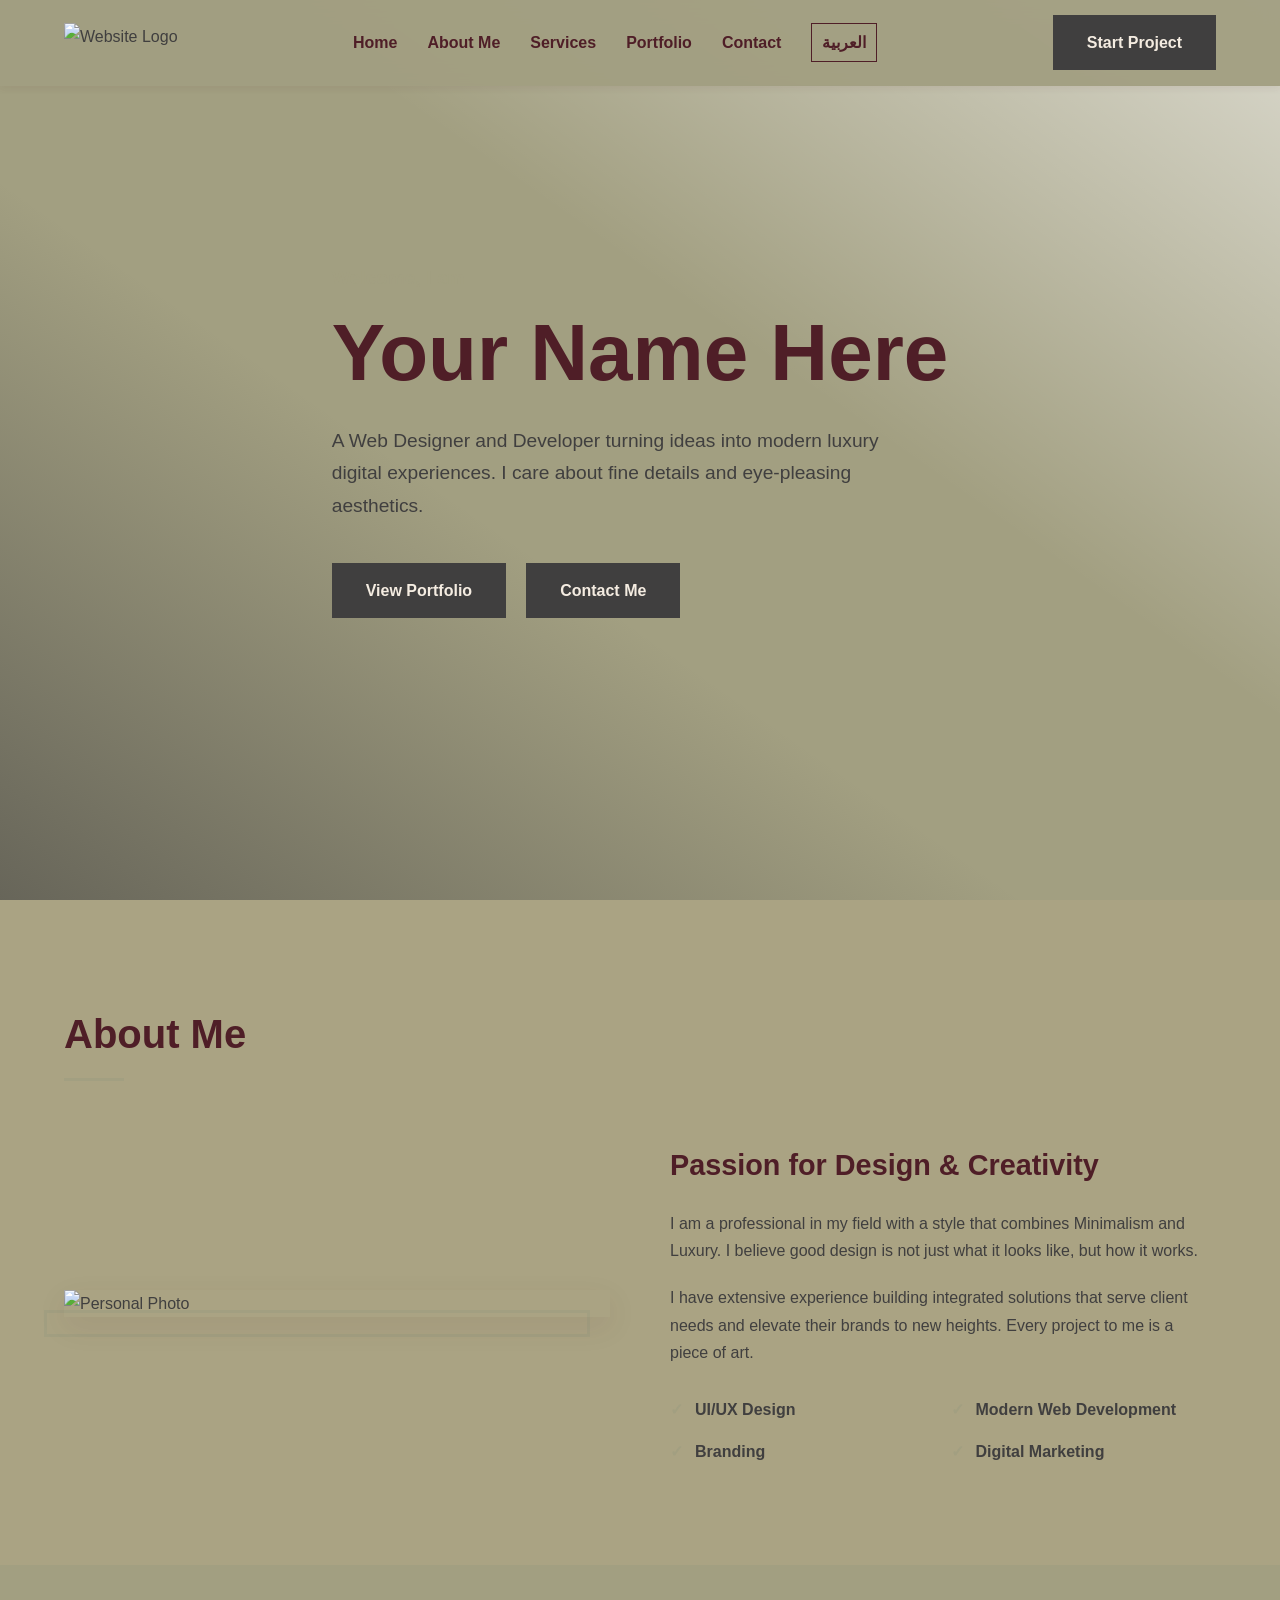
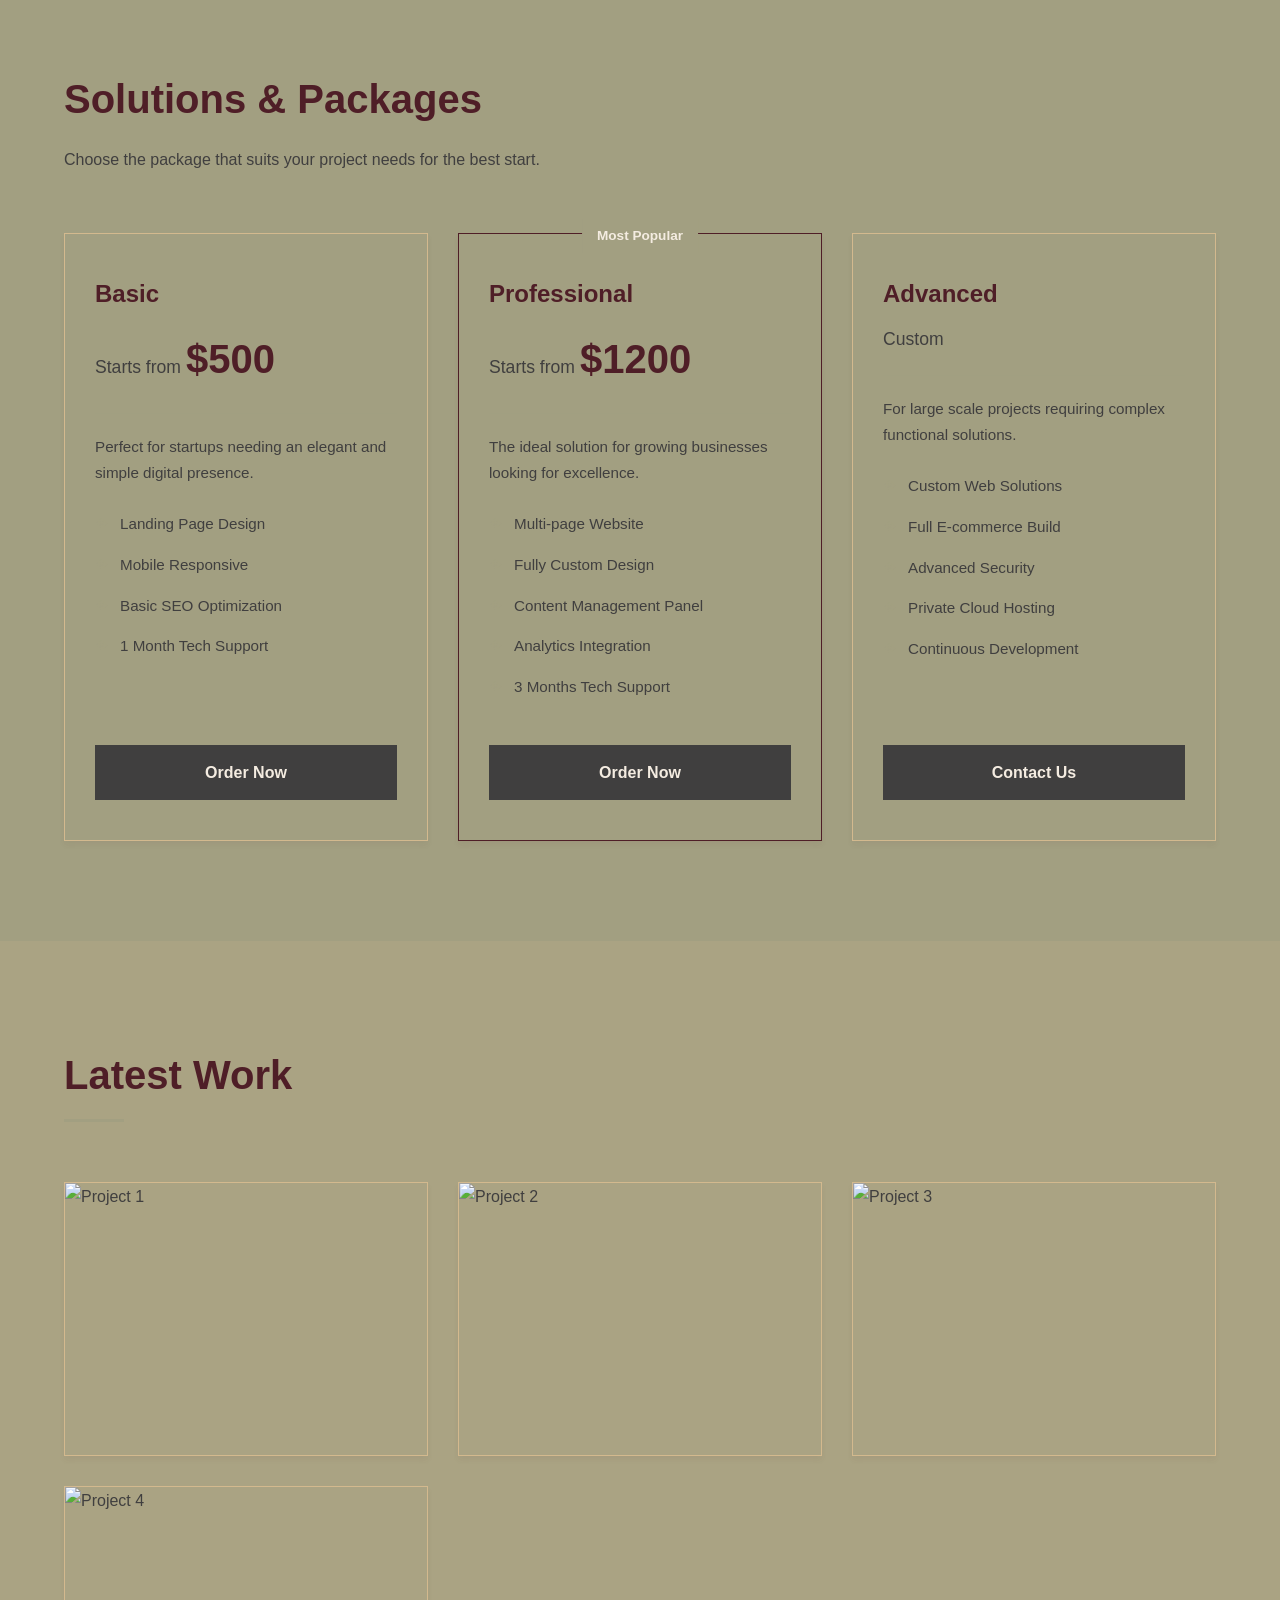
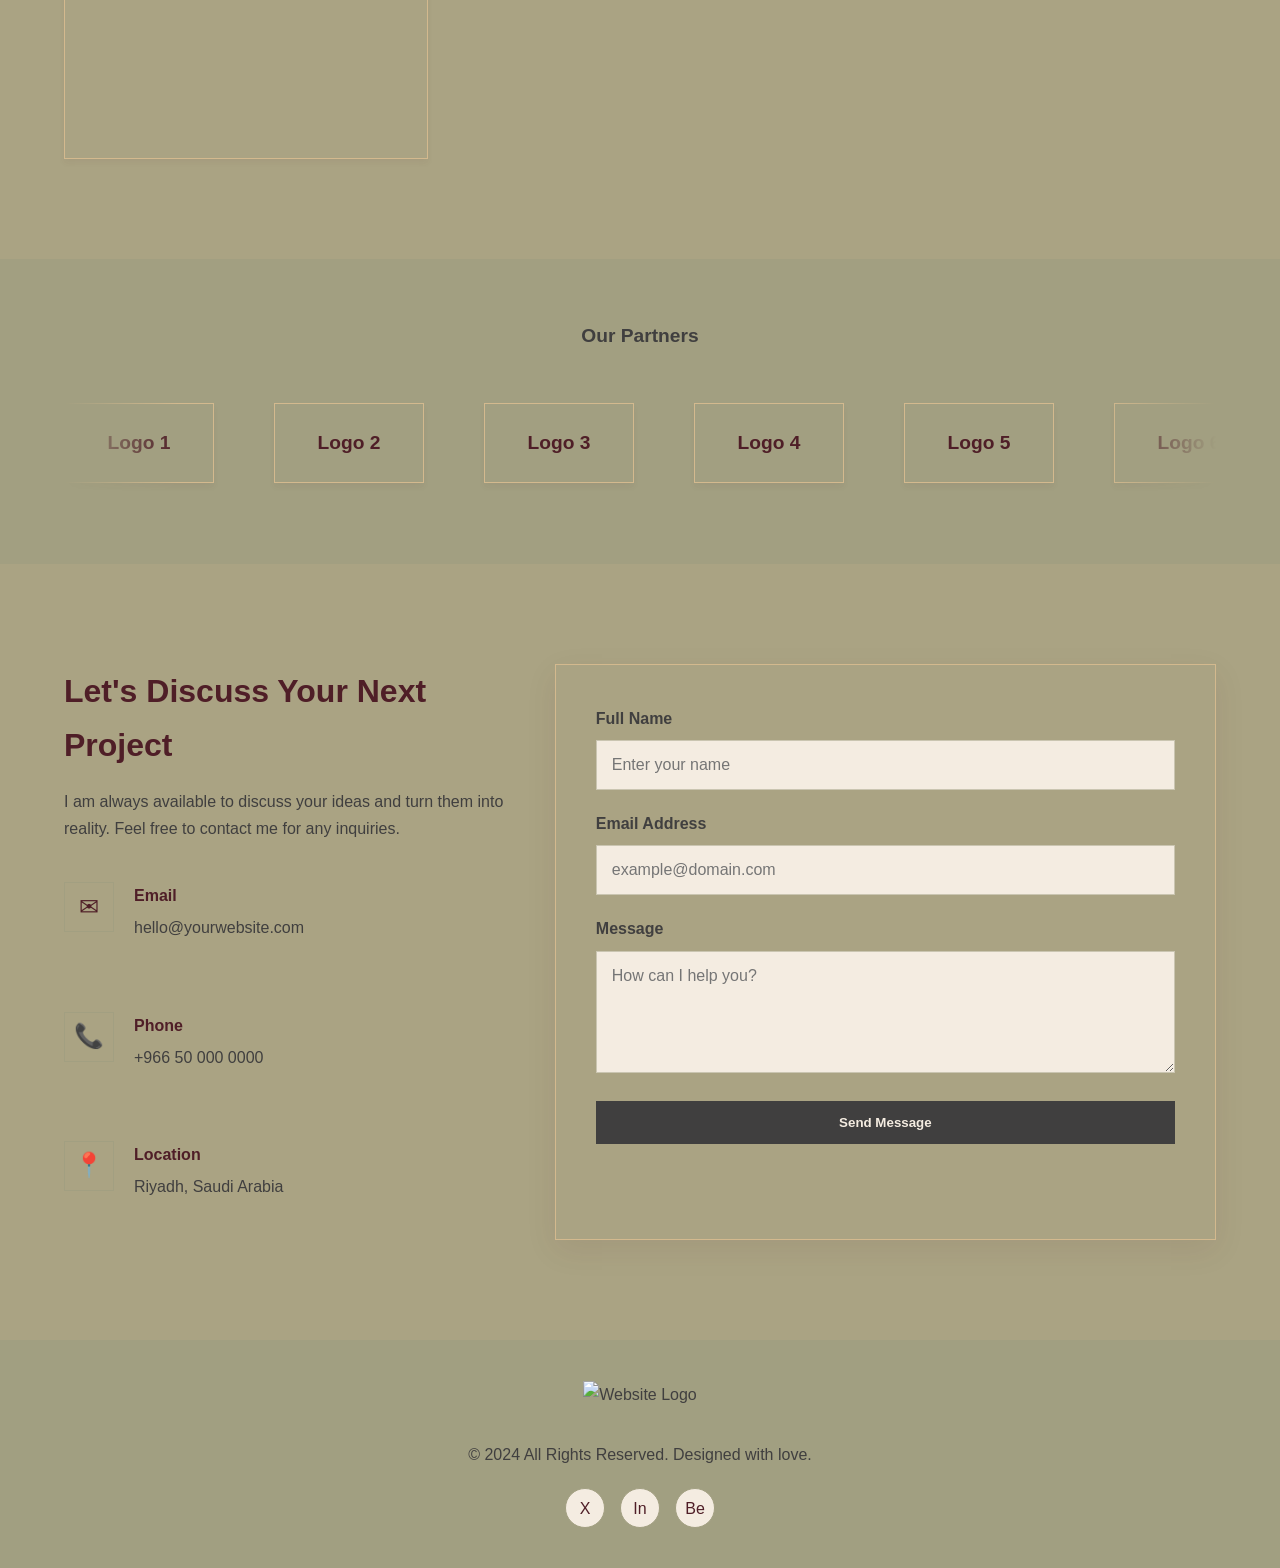
==== index-en.html @ 48bde672 "Add files via upload" ====
<!DOCTYPE html>
<html lang="en" dir="ltr">
<head>
    <meta charset="UTF-8">
    <meta name="viewport" content="width=device-width, initial-scale=1.0">
    <meta name="description" content="Professional Personal Portfolio Website">
    <title>Professional Portfolio | Home</title>
    
    <!-- ملف التنسيق -->
    <link rel="stylesheet" href="style.css">
</head>
<body>

    <!-- 🧭 Navbar -->
    <header class="navbar">
        <div class="container nav-container">
            <!-- الشعار (Logo) كصورة -->
            <a href="#" class="logo-container">
                <img src="https://placehold.co/150x50/a29f81/4f1e27?text=LOGO" alt="Website Logo" class="logo-img">
            </a>
            
            <!-- قائمة التنقل -->
            <nav class="nav-links">
                <a href="#hero">Home</a>
                <a href="#about">About Me</a>
                <a href="#services">Services</a>
                <a href="#portfolio">Portfolio</a>
                <a href="#contact">Contact</a>
                <!-- زر تبديل اللغة -->
                <a href="index.html" class="lang-switch">العربية</a>
            </nav>

            <!-- زر التواصل في الهيدر -->
            <a href="#contact" class="btn btn-outline">Start Project</a>
        </div>
    </header>

    <!-- 🔝 الصفحة الرئيسية (Hero Section) -->
    <section id="hero" class="hero section">
        <div class="container hero-container">
            <div class="hero-content">
                <h2 class="subtitle">Welcome, I am</h2>
                <h1 class="title">Your Name Here</h1>
                <p class="description">
                    A Web Designer and Developer turning ideas into modern luxury digital experiences. I care about fine details and eye-pleasing aesthetics.
                </p>
                <div class="hero-buttons">
                    <a href="#portfolio" class="btn btn-primary">View Portfolio</a>
                    <a href="#contact" class="btn btn-secondary">Contact Me</a>
                </div>
            </div>
        </div>
    </section>

    <!-- 👤 قسم "من أنا" (About Me) -->
    <section id="about" class="about section bg-alternate">
        <div class="container">
            <div class="section-header">
                <h2>About Me</h2>
                <div class="divider"></div>
            </div>
            <div class="about-grid">
                <div class="about-image">
                    <!-- Placeholder Image -->
                    <img src="https://images.unsplash.com/photo-1507003211169-0a1dd7228f2d?ixlib=rb-4.0.3&auto=format&fit=crop&w=800&q=80" alt="Personal Photo">
                    <div class="image-backdrop"></div>
                </div>
                <div class="about-text">
                    <h3>Passion for Design & Creativity</h3>
                    <p>
                        I am a professional in my field with a style that combines Minimalism and Luxury. I believe good design is not just what it looks like, but how it works.
                    </p>
                    <p>
                        I have extensive experience building integrated solutions that serve client needs and elevate their brands to new heights. Every project to me is a piece of art.
                    </p>
                    <ul class="skills-list">
                        <li>UI/UX Design</li>
                        <li>Modern Web Development</li>
                        <li>Branding</li>
                        <li>Digital Marketing</li>
                    </ul>
                </div>
            </div>
        </div>
    </section>

    <!-- 💼 قسم الحلول / الباقات (Services / Pricing) -->
    <section id="services" class="services section">
        <div class="container">
            <div class="section-header">
                <h2>Solutions & Packages</h2>
                <div class="divider"></div>
                <p>Choose the package that suits your project needs for the best start.</p>
            </div>
            
            <div class="cards-grid">
                <!-- كرت باقة 1 -->
                <div class="card pricing-card">
                    <div class="card-header">
                        <h3>Basic</h3>
                        <div class="price">Starts from <span>$500</span></div>
                    </div>
                    <p class="card-desc">Perfect for startups needing an elegant and simple digital presence.</p>
                    <ul class="features">
                        <li>Landing Page Design</li>
                        <li>Mobile Responsive</li>
                        <li>Basic SEO Optimization</li>
                        <li>1 Month Tech Support</li>
                    </ul>
                    <a href="#contact" class="btn btn-outline btn-full">Order Now</a>
                </div>

                <!-- كرت باقة 2 -->
                <div class="card pricing-card featured">
                    <div class="featured-badge">Most Popular</div>
                    <div class="card-header">
                        <h3>Professional</h3>
                        <div class="price">Starts from <span>$1200</span></div>
                    </div>
                    <p class="card-desc">The ideal solution for growing businesses looking for excellence.</p>
                    <ul class="features">
                        <li>Multi-page Website</li>
                        <li>Fully Custom Design</li>
                        <li>Content Management Panel</li>
                        <li>Analytics Integration</li>
                        <li>3 Months Tech Support</li>
                    </ul>
                    <a href="#contact" class="btn btn-primary btn-full">Order Now</a>
                </div>

                <!-- كرت باقة 3 -->
                <div class="card pricing-card">
                    <div class="card-header">
                        <h3>Advanced</h3>
                        <div class="price">Custom</div>
                    </div>
                    <p class="card-desc">For large scale projects requiring complex functional solutions.</p>
                    <ul class="features">
                        <li>Custom Web Solutions</li>
                        <li>Full E-commerce Build</li>
                        <li>Advanced Security</li>
                        <li>Private Cloud Hosting</li>
                        <li>Continuous Development</li>
                    </ul>
                    <a href="#contact" class="btn btn-outline btn-full">Contact Us</a>
                </div>
            </div>
        </div>
    </section>

    <!-- 🧠 قسم المشاريع (Portfolio / Projects) -->
    <section id="portfolio" class="portfolio section bg-alternate">
        <div class="container">
            <div class="section-header">
                <h2>Latest Work</h2>
                <div class="divider"></div>
            </div>
            
            <div class="portfolio-grid">
                <!-- مشروع 1 -->
                <div class="portfolio-item">
                    <div class="portfolio-image">
                        <img src="https://images.unsplash.com/photo-1498050108023-c5249f4df085?ixlib=rb-4.0.3&auto=format&fit=crop&w=800&q=80" alt="Project 1">
                        <div class="portfolio-overlay">
                            <div class="overlay-content">
                                <h3>Web Application</h3>
                                <p>Modern UI design and development</p>
                            </div>
                        </div>
                    </div>
                </div>

                <!-- مشروع 2 -->
                <div class="portfolio-item">
                    <div class="portfolio-image">
                        <img src="https://images.unsplash.com/photo-1460925895917-afdab827c52f?ixlib=rb-4.0.3&auto=format&fit=crop&w=800&q=80" alt="Project 2">
                        <div class="portfolio-overlay">
                            <div class="overlay-content">
                                <h3>Educational Platform</h3>
                                <p>Seamless user experience for students</p>
                            </div>
                        </div>
                    </div>
                </div>

                <!-- مشروع 3 -->
                <div class="portfolio-item">
                    <div class="portfolio-image">
                        <img src="https://images.unsplash.com/photo-1555421689-491a97ff2040?ixlib=rb-4.0.3&auto=format&fit=crop&w=800&q=80" alt="Project 3">
                        <div class="portfolio-overlay">
                            <div class="overlay-content">
                                <h3>Brand Identity</h3>
                                <p>Logo and printables for real estate</p>
                            </div>
                        </div>
                    </div>
                </div>

                <!-- مشروع 4 -->
                <div class="portfolio-item">
                    <div class="portfolio-image">
                        <img src="https://images.unsplash.com/photo-1481481600673-c6c8c935f0a7?ixlib=rb-4.0.3&auto=format&fit=crop&w=800&q=80" alt="Project 4">
                        <div class="portfolio-overlay">
                            <div class="overlay-content">
                                <h3>Fashion Website</h3>
                                <p>Luxury and minimal storefront</p>
                            </div>
                        </div>
                    </div>
                </div>
            </div>
        </div>
    </section>

    <!-- 🤝 قسم الشركاء (Partners Logos - Animation) -->
    <section class="partners section">
        <div class="container">
            <div class="section-header center">
                <p>Our Partners</p>
            </div>
            
            <div class="partners-slider">
                <div class="partners-track">
                    <!-- الشعارات (مجموعة 1) -->
                    <div class="partner-logo">Logo 1</div>
                    <div class="partner-logo">Logo 2</div>
                    <div class="partner-logo">Logo 3</div>
                    <div class="partner-logo">Logo 4</div>
                    <div class="partner-logo">Logo 5</div>
                    <div class="partner-logo">Logo 6</div>
                    <div class="partner-logo">Logo 7</div>
                    
                    <!-- تكرار الشعارات للحركة المستمرة (Infinite Loop) -->
                    <div class="partner-logo">Logo 1</div>
                    <div class="partner-logo">Logo 2</div>
                    <div class="partner-logo">Logo 3</div>
                    <div class="partner-logo">Logo 4</div>
                    <div class="partner-logo">Logo 5</div>
                    <div class="partner-logo">Logo 6</div>
                    <div class="partner-logo">Logo 7</div>
                </div>
            </div>
        </div>
    </section>

    <!-- 📞 قسم التواصل (Contact) -->
    <section id="contact" class="contact section bg-alternate">
        <div class="container">
            <div class="contact-wrapper">
                <div class="contact-info">
                    <h2>Let's Discuss Your Next Project</h2>
                    <p>I am always available to discuss your ideas and turn them into reality. Feel free to contact me for any inquiries.</p>
                    
                    <div class="info-items">
                        <div class="info-item">
                            <div class="info-icon">✉</div>
                            <div>
                                <h4>Email</h4>
                                <p>hello@yourwebsite.com</p>
                            </div>
                        </div>
                        <div class="info-item">
                            <div class="info-icon">📞</div>
                            <div>
                                <h4>Phone</h4>
                                <p>+966 50 000 0000</p>
                            </div>
                        </div>
                        <div class="info-item">
                            <div class="info-icon">📍</div>
                            <div>
                                <h4>Location</h4>
                                <p>Riyadh, Saudi Arabia</p>
                            </div>
                        </div>
                    </div>
                </div>

                <div class="contact-form-container">
                    <form class="contact-form">
                        <div class="form-group">
                            <label for="name">Full Name</label>
                            <input type="text" id="name" placeholder="Enter your name" required>
                        </div>
                        <div class="form-group">
                            <label for="email">Email Address</label>
                            <input type="email" id="email" placeholder="example@domain.com" required>
                        </div>
                        <div class="form-group">
                            <label for="message">Message</label>
                            <textarea id="message" rows="5" placeholder="How can I help you?" required></textarea>
                        </div>
                        <button type="submit" class="btn btn-primary btn-full">Send Message</button>
                    </form>
                </div>
            </div>
        </div>
    </section>

    <!-- Footer -->
    <footer class="footer">
        <div class="container footer-content">
            <div class="footer-logo">
                <img src="https://placehold.co/150x50/fdfbf7/4f1e27?text=LOGO" alt="Website Logo" class="logo-img">
            </div>
            <p>&copy; 2024 All Rights Reserved. Designed with love.</p>
            <div class="social-links">
                <a href="#">X</a>
                <a href="#">In</a>
                <a href="#">Be</a>
            </div>
        </div>
    </footer>

</body>
</html>
---- style.css ----
/* =========================================
   متغيرات الألوان والأساسيات
========================================= */
:root {
  --color-maroon: #4f1e27;
  --color-dark-gray: #403f3f;
  --color-brown: #4b3d35;
  --color-gold-muted: #a29f81;
  --color-gold-light: #d3b98e;
  --color-ivory: #a29f81;
  --color-white: #f4ece1;

  /* تعديلات الألوان للتصميم الفاتح والفخم */
  --bg-main: var(--color-ivory);       
  --bg-secondary: var(--color-white);  
  --text-main: var(--color-maroon);    /* العناوين والأزرار */
  --text-secondary: var(--color-dark-gray); /* النصوص الفرعية */
  --color-accent: var(--color-gold-muted); 
  
  --transition: all 0.3s ease;
  
  /* حواف حادة */
  --radius-sm: 0;
  --radius-md: 0;
  --radius-lg: 0;
  
  --shadow-sm: 0 4px 6px rgba(79, 30, 39, 0.05);
  --shadow-md: 0 10px 30px rgba(79, 30, 39, 0.08);
  --shadow-hover: 0 20px 40px rgba(79, 30, 39, 0.15);
}

/* =========================================
   Reset & Base Styles
========================================= */
* {
    margin: 0;
    padding: 0;
    box-sizing: border-box;
}

html {
    scroll-behavior: smooth;
}

html[lang="ar"] body {
    font-family: 'Harir', 'Cairo', sans-serif;
}

html[lang="en"] body {
    font-family: 'Gurmukhi MN', sans-serif;
}

body {
    background-color: var(--bg-main);
    /* إضافة إضاءة وظل بشكل قطري (من الأعلى يمين للأسفل يسار) مع خامة الورق المائي */
    background-image: 
        url("https://www.transparenttextures.com/patterns/watercolor.png"),
        linear-gradient(to bottom left, rgba(255, 255, 255, 0.6) 0%, transparent 40%, transparent 60%, rgba(64, 63, 63, 0.6) 100%);
    background-repeat: repeat, no-repeat;
    background-attachment: scroll, fixed;
    color: var(--text-secondary);
    line-height: 1.7;
    overflow-x: hidden;
}

h1, h2, h3, h4, h5, h6 {
    color: var(--text-main); 
    transition: var(--transition);
}

p, span, div {
    color: inherit;
}

a {
    text-decoration: none;
    color: inherit;
    transition: var(--transition);
}

ul {
    list-style: none;
}

img {
    max-width: 100%;
    display: block;
}

/* =========================================
   Utility Classes
========================================= */
.container {
    max-width: 1200px;
    margin: 0 auto;
    padding: 0 24px;
}

.section {
    padding: 100px 0;
}

.bg-alternate {
    /* خلفية بلون ذهبي فاتح جداً للأقسام البديلة مع نفس الخامة */
    background-color: rgba(211, 185, 142, 0.15); 
    background-image: url("https://www.transparenttextures.com/patterns/watercolor.png");
}

/* Section Headers */
.section-header {
    margin-bottom: 60px;
}

.section-header.center {
    text-align: center;
    display: flex;
    flex-direction: column;
    align-items: center;
}

.section-header h2 {
    font-size: 2.5rem;
    margin-bottom: 10px;
    transition: var(--transition);
}

.section-header h2:hover {
    color: var(--color-dark-gray);
}

.divider {
    width: 60px;
    height: 3px;
    background-color: var(--color-accent);
    margin-top: 10px;
}

.section-header.center .divider {
    margin: 10px auto 0;
}

/* Buttons */
.btn {
    display: inline-block;
    padding: 12px 32px;
    border-radius: var(--radius-sm);
    font-weight: 600;
    cursor: pointer;
    text-align: center;
    border: 2px solid transparent;
    transition: var(--transition);
}

.btn-primary, .btn-secondary, .btn-outline {
    background-color: var(--color-dark-gray);
    color: var(--color-white); 
    border-color: var(--color-dark-gray);
}

.btn-primary:hover, .btn-secondary:hover, .btn-outline:hover {
    background-color: var(--color-maroon);
    color: var(--color-white);
    border-color: var(--color-maroon);
    transform: translateY(-2px);
    box-shadow: var(--shadow-md);
}

.btn-full {
    width: 100%;
}

/* =========================================
   Navbar
========================================= */
.navbar {
    position: fixed;
    top: 0;
    width: 100%;
    background-color: rgba(162, 159, 129, 0.95);
    backdrop-filter: blur(10px);
    z-index: 1000;
    box-shadow: var(--shadow-sm);
    padding: 15px 0;
    border-bottom: 1px solid rgba(162, 159, 129, 0.2);
}

.nav-container {
    display: flex;
    justify-content: space-between;
    align-items: center;
}

/* الشعار (Logo) */
.logo-container {
    display: flex;
    align-items: center;
}

.logo-img {
    height: 40px; 
    object-fit: contain;
}

.nav-links {
    display: flex;
    gap: 30px;
    align-items: center;
}

.nav-links a {
    font-weight: 600;
    color: var(--text-main); 
    position: relative;
}

.nav-links a::after {
    content: '';
    position: absolute;
    width: 0;
    height: 2px;
    bottom: -4px;
    right: 0;
    background-color: var(--color-accent);
    transition: var(--transition);
}

.nav-links a:hover {
    color: var(--color-dark-gray);
}

.nav-links a:hover::after {
    width: 100%;
}

.lang-switch {
    font-weight: 700;
    color: var(--text-main) !important;
    border: 1px solid var(--text-main);
    padding: 5px 10px;
}
.lang-switch:hover {
    background-color: var(--text-main);
    color: var(--color-white) !important;
}

/* =========================================
   Hero Section
========================================= */
.hero {
    min-height: 100vh;
    display: flex;
    align-items: center;
    padding-top: 80px;
}

.hero-content {
    max-width: 800px;
}

.hero .subtitle {
    font-size: 1.2rem;
    color: var(--color-accent);
    margin-bottom: 10px;
    font-weight: 600;
}

.hero .title {
    font-size: 5rem;
    line-height: 1.2;
    margin-bottom: 24px;
    font-weight: 700;
}

.hero .description {
    font-size: 1.2rem;
    margin-bottom: 40px;
    max-width: 600px;
}

.hero-buttons {
    display: flex;
    gap: 20px;
}

/* =========================================
   About Section
========================================= */
.about-grid {
    display: grid;
    grid-template-columns: 1fr 1fr;
    gap: 60px;
    align-items: center;
}

.about-image {
    position: relative;
}

.about-image img {
    border-radius: var(--radius-md);
    position: relative;
    z-index: 2;
    box-shadow: var(--shadow-md);
}

.image-backdrop {
    position: absolute;
    top: 20px;
    right: -20px; 
    width: 100%;
    height: 100%;
    border: 3px solid var(--color-accent);
    border-radius: var(--radius-md);
    z-index: 1;
}

html[lang="en"] .image-backdrop {
    right: auto;
    left: -20px;
}

.about-text h3 {
    font-size: 1.8rem;
    margin-bottom: 20px;
}

.about-text p {
    margin-bottom: 20px;
}

.skills-list {
    display: grid;
    grid-template-columns: 1fr 1fr;
    gap: 15px;
    margin-top: 30px;
}

.skills-list li {
    position: relative;
    padding-right: 25px;
    font-weight: 600;
}

html[lang="en"] .skills-list li {
    padding-right: 0;
    padding-left: 25px;
}

.skills-list li::before {
    content: '✓';
    position: absolute;
    right: 0;
    color: var(--color-accent);
}

html[lang="en"] .skills-list li::before {
    right: auto;
    left: 0;
}

/* =========================================
   Services / Pricing
========================================= */
.cards-grid {
    display: grid;
    grid-template-columns: repeat(auto-fit, minmax(300px, 1fr));
    gap: 30px;
    margin-top: 50px;
}

.pricing-card {
    background-color: transparent;
    border-radius: var(--radius-md);
    padding: 40px 30px;
    box-shadow: var(--shadow-sm);
    transition: var(--transition);
    border: 1px solid var(--color-gold-light); 
    position: relative;
    display: flex;
    flex-direction: column;
}

.pricing-card:hover {
    transform: translateY(-10px);
    box-shadow: var(--shadow-hover);
    border-color: var(--color-accent);
}

.pricing-card.featured {
    background-color: transparent;
    border-color: var(--text-main);
}
.pricing-card.featured .features li::before {
    color: var(--color-accent);
}

.featured-badge {
    position: absolute;
    top: -15px;
    right: 50%;
    transform: translateX(50%);
    background-color: var(--color-accent);
    color: var(--color-white);
    padding: 5px 15px;
    border-radius: 0;
    font-size: 0.85rem;
    font-weight: 700;
}

.card-header {
    margin-bottom: 20px;
    padding-bottom: 20px;
    border-bottom: 1px solid rgba(162, 159, 129, 0.5);
}

.card-header h3 {
    font-size: 1.5rem;
    margin-bottom: 10px;
}

.price {
    font-size: 1.1rem;
}

.price span {
    font-size: 2.5rem;
    font-weight: 700;
    color: var(--text-main);
}

.card-desc {
    margin-bottom: 25px;
    font-size: 0.95rem;
}

.features {
    margin-bottom: 30px;
    flex-grow: 1;
}

.features li {
    margin-bottom: 15px;
    padding-right: 25px;
    position: relative;
    font-size: 0.95rem;
}

html[lang="en"] .features li {
    padding-right: 0;
    padding-left: 25px;
}

.features li::before {
    content: '❖';
    position: absolute;
    right: 0;
    color: var(--color-accent);
}

html[lang="en"] .features li::before {
    right: auto;
    left: 0;
}

/* =========================================
   Portfolio / Projects
========================================= */
.portfolio-grid {
    display: grid;
    grid-template-columns: repeat(auto-fill, minmax(350px, 1fr));
    gap: 30px;
}

.portfolio-item {
    border-radius: var(--radius-md);
    overflow: hidden;
    position: relative;
    box-shadow: var(--shadow-sm);
    border: 1px solid var(--color-gold-light);
}

.portfolio-image {
    position: relative;
    aspect-ratio: 4/3;
    overflow: hidden;
}

.portfolio-image img {
    width: 100%;
    height: 100%;
    object-fit: cover;
    transition: transform 0.5s ease;
}

.portfolio-overlay {
    position: absolute;
    top: 0;
    left: 0;
    width: 100%;
    height: 100%;
    background: linear-gradient(to top, rgba(79, 30, 39, 0.95), rgba(79, 30, 39, 0.4));
    display: flex;
    align-items: flex-end;
    padding: 30px;
    opacity: 0;
    transition: var(--transition);
}

.portfolio-item:hover .portfolio-image img {
    transform: scale(1.1);
}

.portfolio-item:hover .portfolio-overlay {
    opacity: 1;
}

.overlay-content {
    color: var(--color-white);
    transform: translateY(20px);
    transition: transform 0.4s ease;
}

.portfolio-item:hover .overlay-content {
    transform: translateY(0);
}

.overlay-content h3 {
    font-size: 1.5rem;
    margin-bottom: 5px;
    color: var(--color-accent);
}

/* =========================================
   Partners / Infinite Logo Scroll
========================================= */
.partners {
    padding: 60px 0;
    overflow: hidden;
    border-top: 1px solid rgba(162, 159, 129, 0.2);
    border-bottom: 1px solid rgba(162, 159, 129, 0.2);
}

.partners .section-header {
    margin-bottom: 30px;
}

.partners .section-header p {
    font-size: 1.2rem;
    font-weight: 600;
}

.partners-slider {
    position: relative;
    width: 100%;
    display: flex;
    overflow: hidden;
    -webkit-mask-image: linear-gradient(to right, transparent, black 10%, black 90%, transparent);
    mask-image: linear-gradient(to right, transparent, black 10%, black 90%, transparent);
}

.partners-track {
    display: flex;
    gap: 60px;
    align-items: center;
    animation: scrollLogos 25s linear infinite;
    padding: 20px 0;
}

html[lang="en"] .partners-track {
    animation: scrollLogosEn 25s linear infinite;
}

.partners-track:hover {
    animation-play-state: paused;
}

.partner-logo {
    min-width: 150px;
    height: 80px;
    background-color: transparent;
    border-radius: var(--radius-sm);
    display: flex;
    justify-content: center;
    align-items: center;
    font-weight: 700;
    color: var(--text-main);
    box-shadow: var(--shadow-sm);
    font-size: 1.2rem;
    transition: var(--transition);
    border: 1px solid var(--color-gold-light);
}

.partner-logo:hover {
    box-shadow: var(--shadow-md);
    transform: scale(1.05);
    border-color: var(--color-accent);
}

@keyframes scrollLogos {
    0% { transform: translateX(0); }
    100% { transform: translateX(1470px); } 
}

@keyframes scrollLogosEn {
    0% { transform: translateX(0); }
    100% { transform: translateX(-1470px); } 
}

/* =========================================
   Contact Section
========================================= */
.contact-wrapper {
    display: grid;
    grid-template-columns: 1fr 1.5fr;
    gap: 50px;
}

.contact-info h2 {
    font-size: 2rem;
    margin-bottom: 15px;
}

.contact-info p {
    margin-bottom: 40px;
}

.info-items {
    display: flex;
    flex-direction: column;
    gap: 30px;
}

.info-item {
    display: flex;
    align-items: flex-start;
    gap: 20px;
}

.info-icon {
    width: 50px;
    height: 50px;
    background-color: transparent;
    color: var(--text-main);
    border-radius: 0;
    display: flex;
    justify-content: center;
    align-items: center;
    font-size: 1.5rem;
    border: 1px solid var(--color-accent);
}

.info-item h4 {
    margin-bottom: 5px;
}

.contact-form-container {
    background-color: transparent;
    padding: 40px;
    border-radius: var(--radius-md);
    box-shadow: var(--shadow-md);
    border: 1px solid var(--color-gold-light);
}

.form-group {
    margin-bottom: 20px;
}

.form-group label {
    display: block;
    margin-bottom: 8px;
    font-weight: 600;
}

.form-group input,
.form-group textarea {
    width: 100%;
    padding: 15px;
    border: 1px solid rgba(162, 159, 129, 0.5);
    border-radius: var(--radius-sm);
    background-color: var(--color-white);
    color: var(--text-main);
    font-family: inherit;
    font-size: 1rem;
    transition: var(--transition);
}

.form-group input:focus,
.form-group textarea:focus {
    outline: none;
    border-color: var(--text-main);
    box-shadow: 0 0 0 3px rgba(162, 159, 129, 0.2);
}

/* =========================================
   Footer
========================================= */
.footer {
    background-color: rgba(162, 159, 129, 0.8);
    padding: 40px 0;
    text-align: center;
    border-top: 1px solid rgba(162, 159, 129, 0.2);
}

.footer-content {
    display: flex;
    flex-direction: column;
    align-items: center;
    gap: 20px;
}

.footer-logo {
    display: flex;
    justify-content: center;
}

.social-links {
    display: flex;
    gap: 15px;
}

.social-links a {
    width: 40px;
    height: 40px;
    background-color: var(--bg-secondary);
    color: var(--text-main);
    display: flex;
    justify-content: center;
    align-items: center;
    border-radius: 50%; /* شكل دائري */
    transition: var(--transition);
    border: 1px solid var(--color-accent);
}

.social-links a:hover {
    background-color: var(--text-main);
    color: var(--color-white);
    border-color: var(--text-main);
}

/* =========================================
   Media Queries (Responsive)
========================================= */
@media (max-width: 992px) {
    .hero .title {
        font-size: 4rem;
    }
    
    .about-grid,
    .contact-wrapper {
        grid-template-columns: 1fr;
        gap: 40px;
    }
    
    .about-image {
        order: -1;
        max-width: 600px;
        margin: 0 auto;
    }
}

@media (max-width: 768px) {
    .nav-container .btn {
        display: none;
    }

    .nav-links {
        display: flex;
        gap: 15px;
        font-size: 0.9rem;
    }
    
    .hero .title {
        font-size: 3rem;
    }
    
    .hero-buttons {
        flex-direction: column;
    }
    
    .section {
        padding: 60px 0;
    }
}

@media (max-width: 576px) {
    .nav-links {
        display: none;
    }
    
    .portfolio-grid {
        grid-template-columns: 1fr;
    }
}
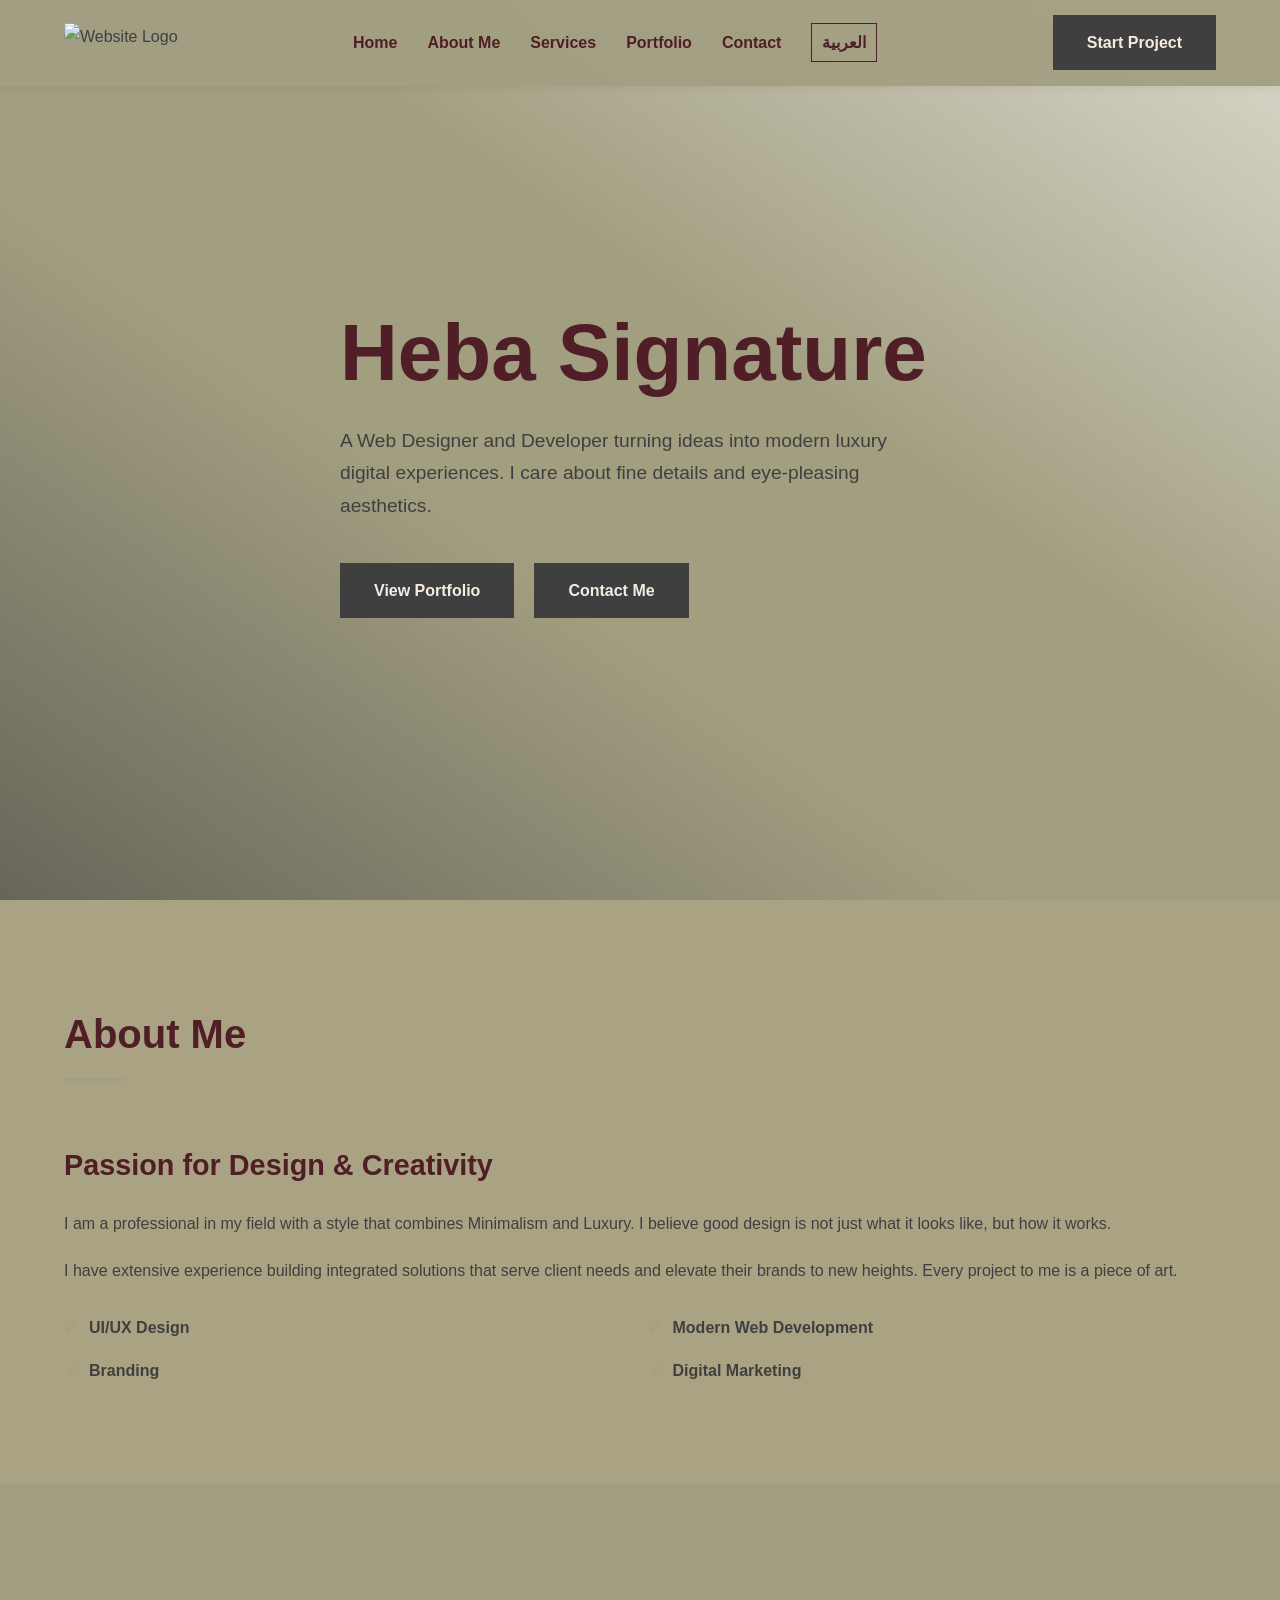
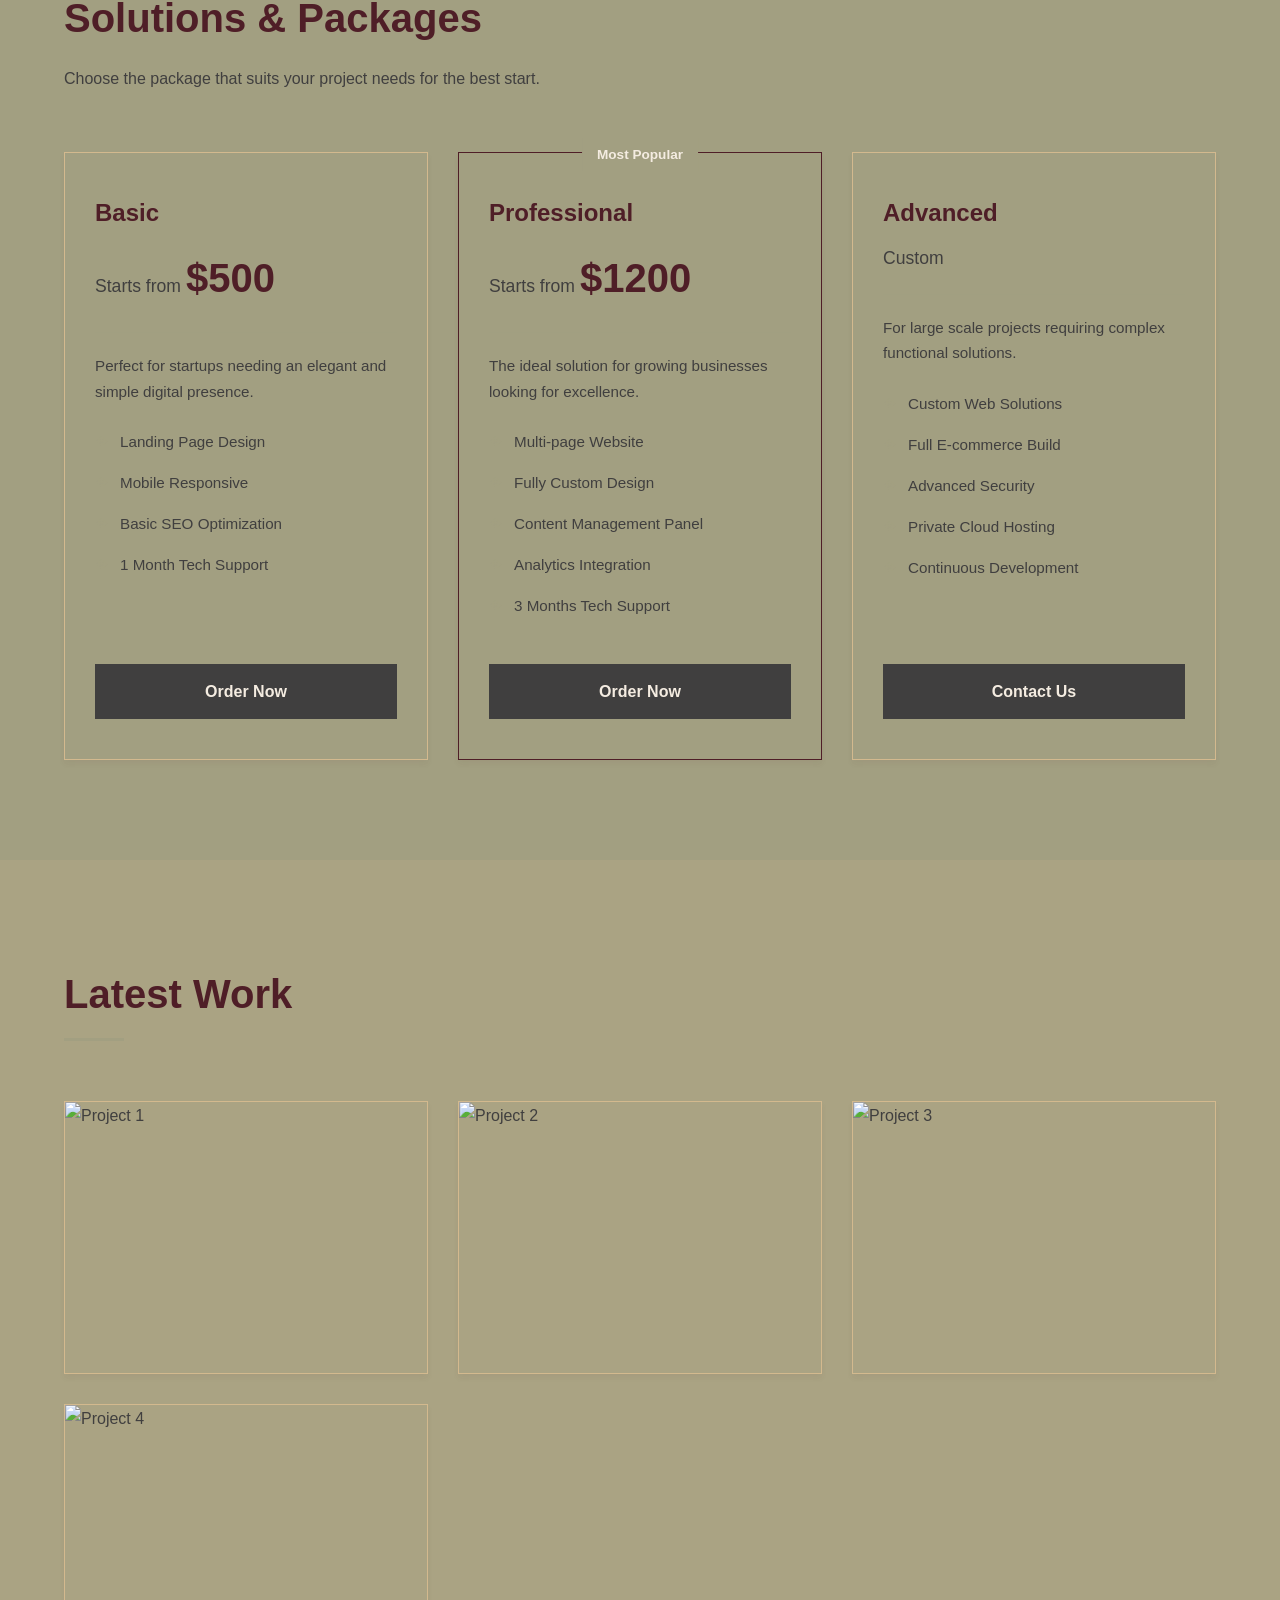
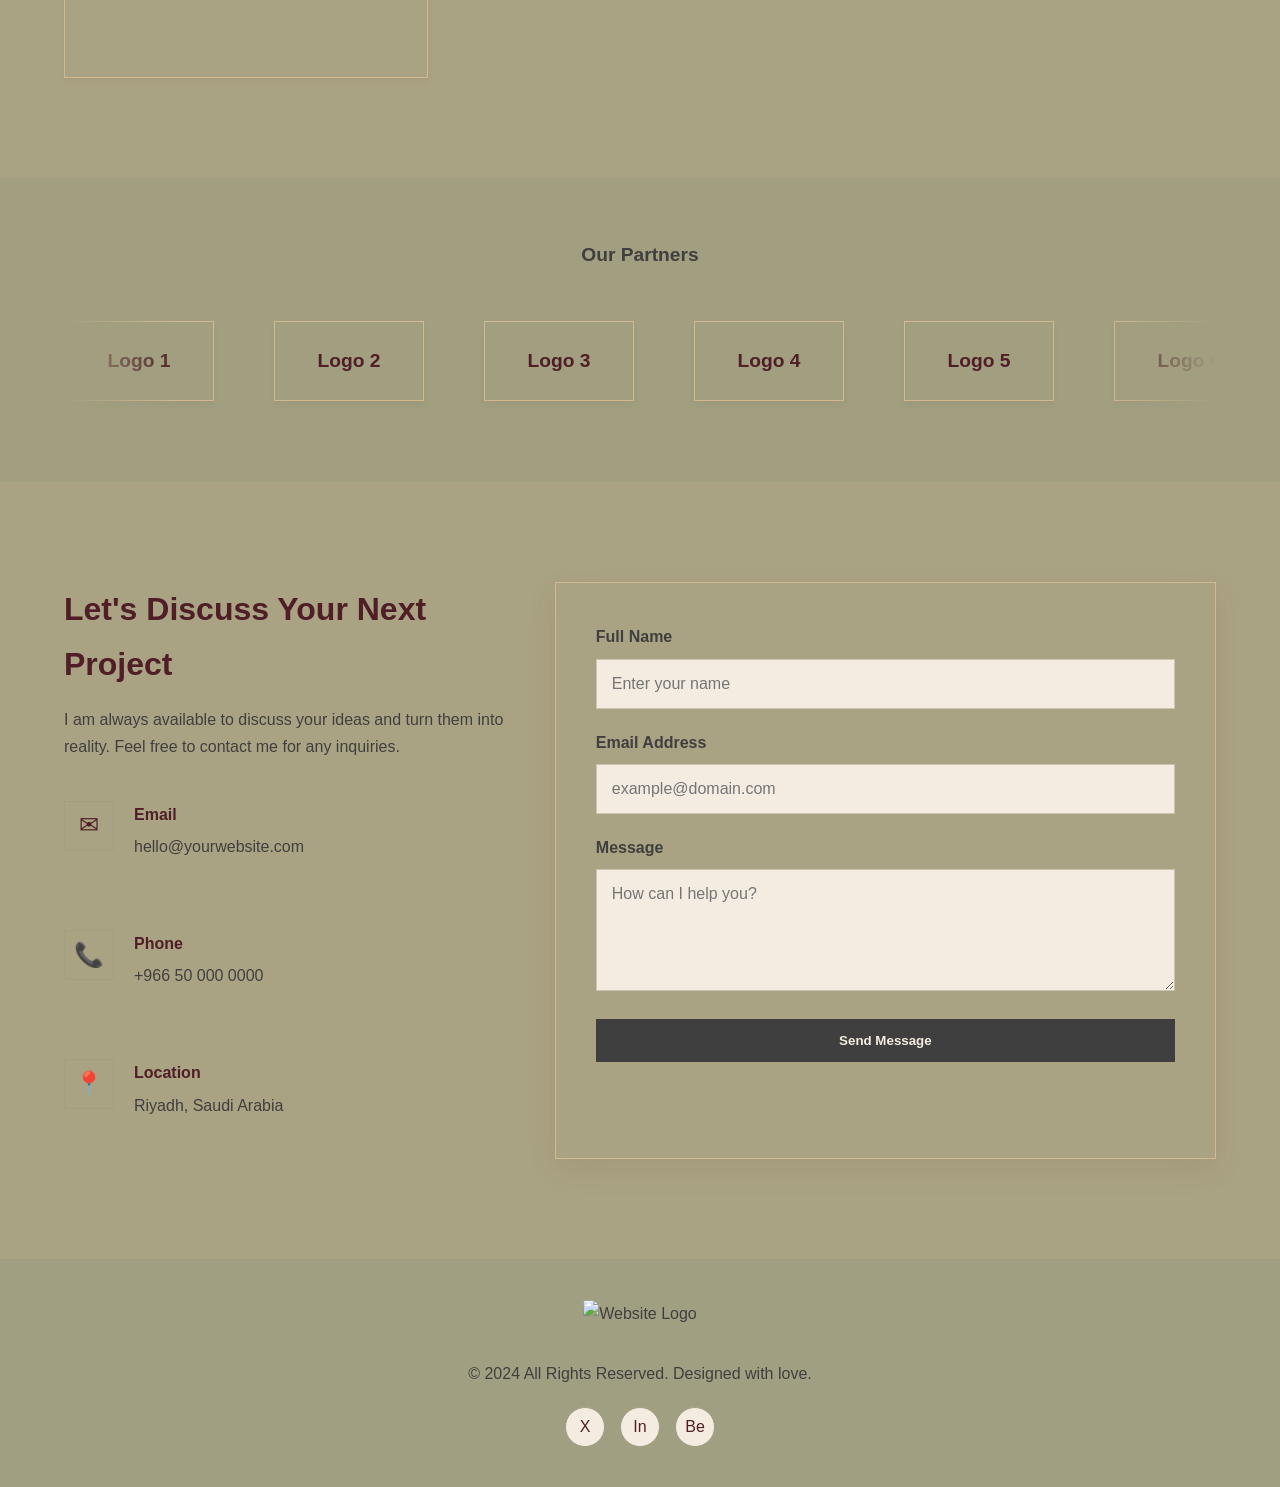
==== commit 015c0304: "Add files via upload" ====
--- a/index-en.html
+++ b/index-en.html
@@ -4,7 +4,7 @@
     <meta charset="UTF-8">
     <meta name="viewport" content="width=device-width, initial-scale=1.0">
     <meta name="description" content="Professional Personal Portfolio Website">
-    <title>Professional Portfolio | Home</title>
+    <title>هبة سيجنتشر | Heba Signature</title>
     
     <!-- ملف التنسيق -->
     <link rel="stylesheet" href="style.css">
@@ -40,7 +40,7 @@
         <div class="container hero-container">
             <div class="hero-content">
                 <h2 class="subtitle">Welcome, I am</h2>
-                <h1 class="title">Your Name Here</h1>
+                <h1 class="title">Heba Signature</h1>
                 <p class="description">
                     A Web Designer and Developer turning ideas into modern luxury digital experiences. I care about fine details and eye-pleasing aesthetics.
                 </p>
@@ -60,11 +60,6 @@
                 <div class="divider"></div>
             </div>
             <div class="about-grid">
-                <div class="about-image">
-                    <!-- Placeholder Image -->
-                    <img src="https://images.unsplash.com/photo-1507003211169-0a1dd7228f2d?ixlib=rb-4.0.3&auto=format&fit=crop&w=800&q=80" alt="Personal Photo">
-                    <div class="image-backdrop"></div>
-                </div>
                 <div class="about-text">
                     <h3>Passion for Design & Creativity</h3>
                     <p>
--- a/style.css
+++ b/style.css
@@ -287,7 +287,7 @@
 ========================================= */
 .about-grid {
     display: grid;
-    grid-template-columns: 1fr 1fr;
+    grid-template-columns: 1fr;
     gap: 60px;
     align-items: center;
 }
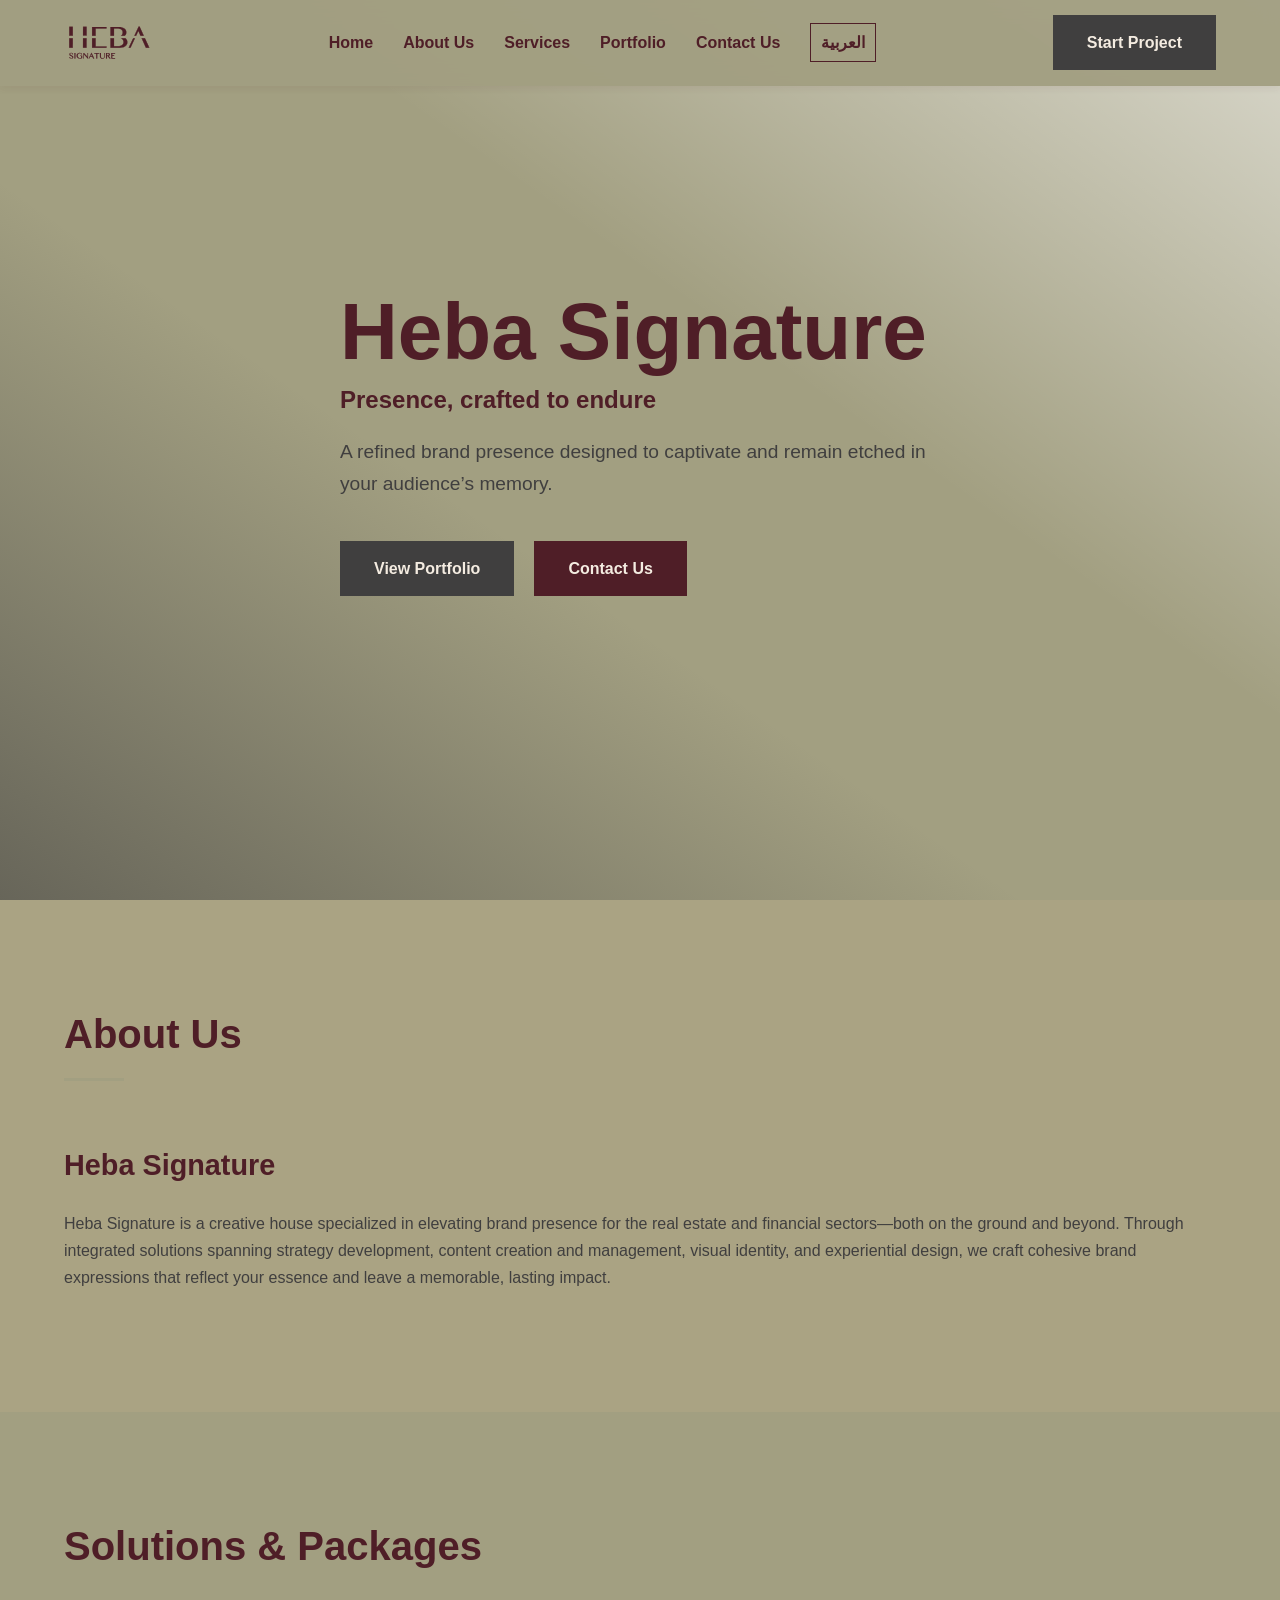
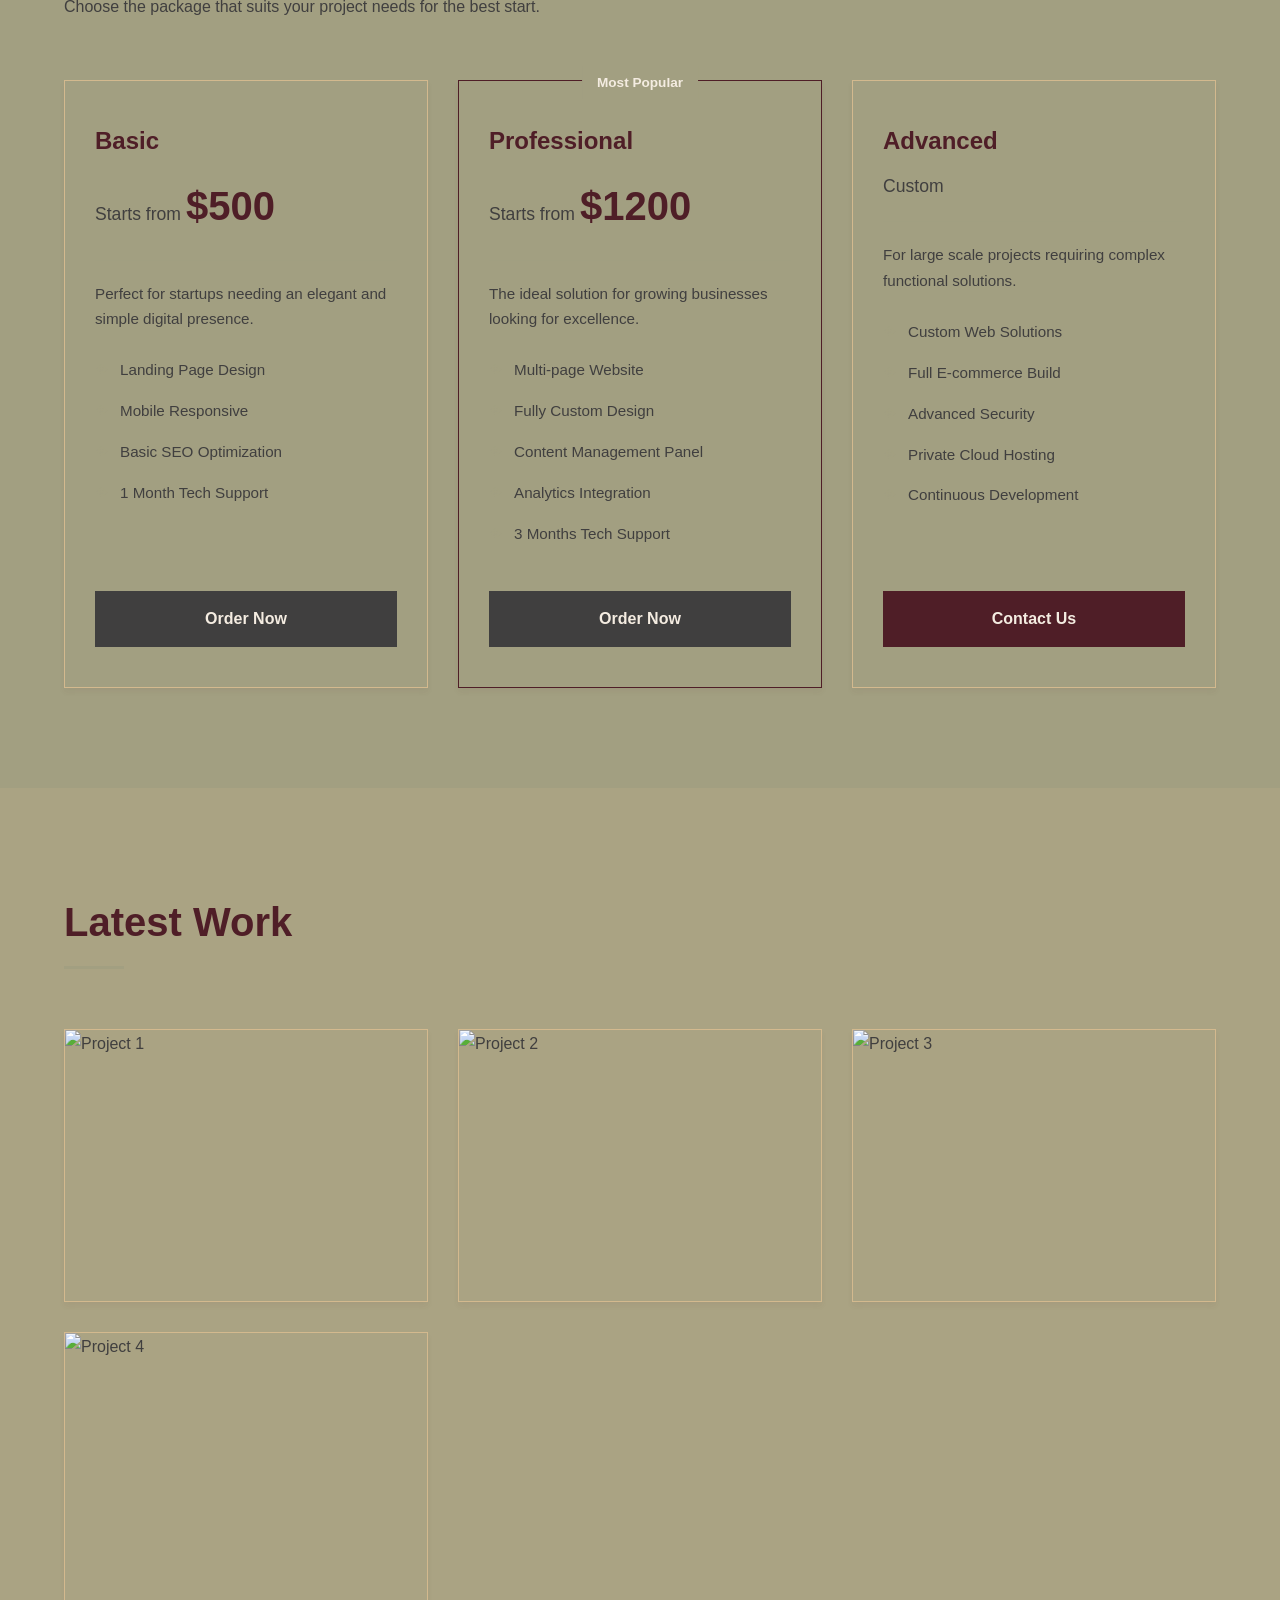
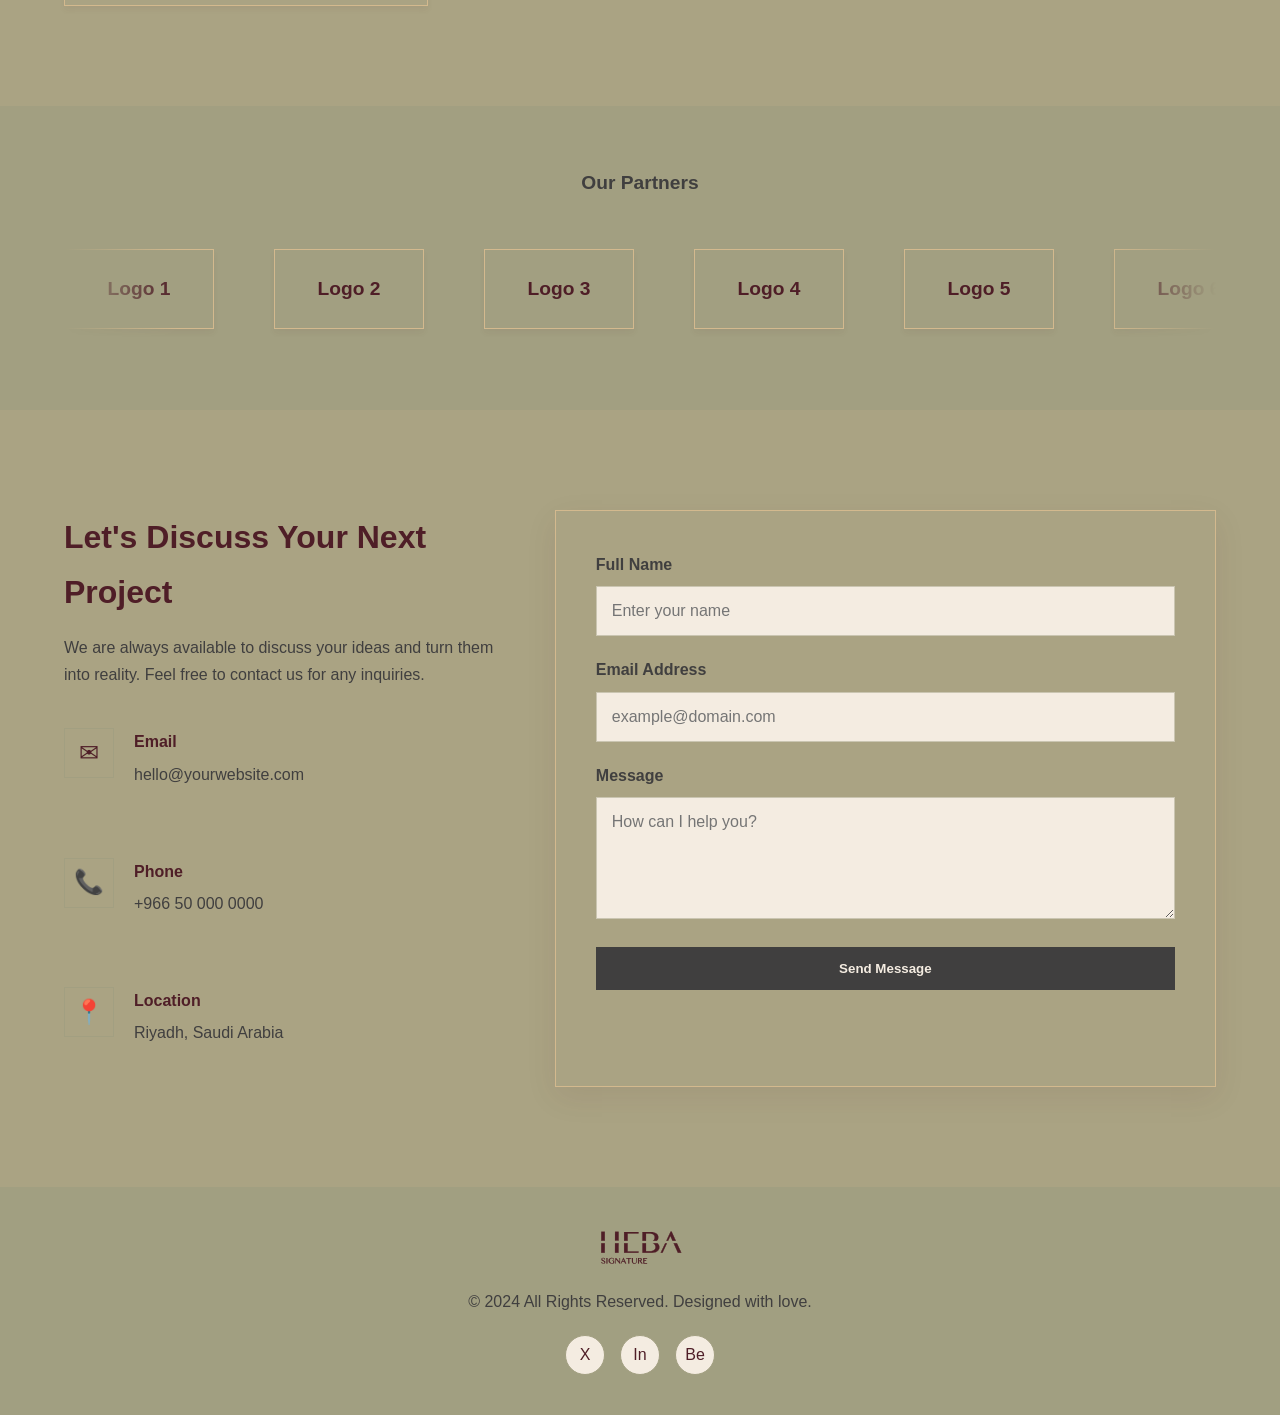
==== commit 1eb148f7: "Add files via upload" ====
--- a/index-en.html
+++ b/index-en.html
@@ -16,16 +16,16 @@
         <div class="container nav-container">
             <!-- الشعار (Logo) كصورة -->
             <a href="#" class="logo-container">
-                <img src="https://placehold.co/150x50/a29f81/4f1e27?text=LOGO" alt="Website Logo" class="logo-img">
+                <img src="logo.svg" alt="Website Logo" class="logo-img">
             </a>
             
             <!-- قائمة التنقل -->
             <nav class="nav-links">
                 <a href="#hero">Home</a>
-                <a href="#about">About Me</a>
+                <a href="#about">About Us</a>
                 <a href="#services">Services</a>
                 <a href="#portfolio">Portfolio</a>
-                <a href="#contact">Contact</a>
+                <a href="#contact">Contact Us</a>
                 <!-- زر تبديل اللغة -->
                 <a href="index.html" class="lang-switch">العربية</a>
             </nav>
@@ -39,14 +39,14 @@
     <section id="hero" class="hero section">
         <div class="container hero-container">
             <div class="hero-content">
-                <h2 class="subtitle">Welcome, I am</h2>
                 <h1 class="title">Heba Signature</h1>
+                <h2 class="subtitle">Presence, crafted to endure</h2>
                 <p class="description">
-                    A Web Designer and Developer turning ideas into modern luxury digital experiences. I care about fine details and eye-pleasing aesthetics.
+                    A refined brand presence designed to captivate and remain etched in your audience’s memory.
                 </p>
                 <div class="hero-buttons">
                     <a href="#portfolio" class="btn btn-primary">View Portfolio</a>
-                    <a href="#contact" class="btn btn-secondary">Contact Me</a>
+                    <a href="#contact" class="btn btn-secondary btn-contact">Contact Us</a>
                 </div>
             </div>
         </div>
@@ -56,24 +56,15 @@
     <section id="about" class="about section bg-alternate">
         <div class="container">
             <div class="section-header">
-                <h2>About Me</h2>
+                <h2>About Us</h2>
                 <div class="divider"></div>
             </div>
             <div class="about-grid">
                 <div class="about-text">
-                    <h3>Passion for Design & Creativity</h3>
+                    <h3>Heba Signature</h3>
                     <p>
-                        I am a professional in my field with a style that combines Minimalism and Luxury. I believe good design is not just what it looks like, but how it works.
+                        Heba Signature is a creative house specialized in elevating brand presence for the real estate and financial sectors—both on the ground and beyond. Through integrated solutions spanning strategy development, content creation and management, visual identity, and experiential design, we craft cohesive brand expressions that reflect your essence and leave a memorable, lasting impact.
                     </p>
-                    <p>
-                        I have extensive experience building integrated solutions that serve client needs and elevate their brands to new heights. Every project to me is a piece of art.
-                    </p>
-                    <ul class="skills-list">
-                        <li>UI/UX Design</li>
-                        <li>Modern Web Development</li>
-                        <li>Branding</li>
-                        <li>Digital Marketing</li>
-                    </ul>
                 </div>
             </div>
         </div>
@@ -137,7 +128,7 @@
                         <li>Private Cloud Hosting</li>
                         <li>Continuous Development</li>
                     </ul>
-                    <a href="#contact" class="btn btn-outline btn-full">Contact Us</a>
+                    <a href="#contact" class="btn btn-outline btn-full btn-contact">Contact Us</a>
                 </div>
             </div>
         </div>
@@ -244,7 +235,7 @@
             <div class="contact-wrapper">
                 <div class="contact-info">
                     <h2>Let's Discuss Your Next Project</h2>
-                    <p>I am always available to discuss your ideas and turn them into reality. Feel free to contact me for any inquiries.</p>
+                    <p>We are always available to discuss your ideas and turn them into reality. Feel free to contact us for any inquiries.</p>
                     
                     <div class="info-items">
                         <div class="info-item">
@@ -296,7 +287,7 @@
     <footer class="footer">
         <div class="container footer-content">
             <div class="footer-logo">
-                <img src="https://placehold.co/150x50/fdfbf7/4f1e27?text=LOGO" alt="Website Logo" class="logo-img">
+                <img src="logo.svg" alt="Website Logo" class="logo-img">
             </div>
             <p>&copy; 2024 All Rights Reserved. Designed with love.</p>
             <div class="social-links">
--- a/style.css
+++ b/style.css
@@ -169,6 +169,19 @@
     width: 100%;
 }
 
+/* Contact Button Specific Styles */
+.btn.btn-contact {
+    background-color: var(--color-maroon);
+    color: var(--color-white);
+    border-color: var(--color-maroon);
+}
+
+.btn.btn-contact:hover {
+    background-color: var(--bg-main);
+    color: var(--color-maroon);
+    border-color: var(--color-maroon);
+}
+
 /* =========================================
    Navbar
 ========================================= */
@@ -258,16 +271,16 @@
 }
 
 .hero .subtitle {
-    font-size: 1.2rem;
-    color: var(--color-accent);
-    margin-bottom: 10px;
+    font-size: 1.5rem;
+    color: var(--text-main);
+    margin-bottom: 15px;
     font-weight: 600;
 }
 
 .hero .title {
     font-size: 5rem;
     line-height: 1.2;
-    margin-bottom: 24px;
+    margin-bottom: 0;
     font-weight: 700;
 }
 
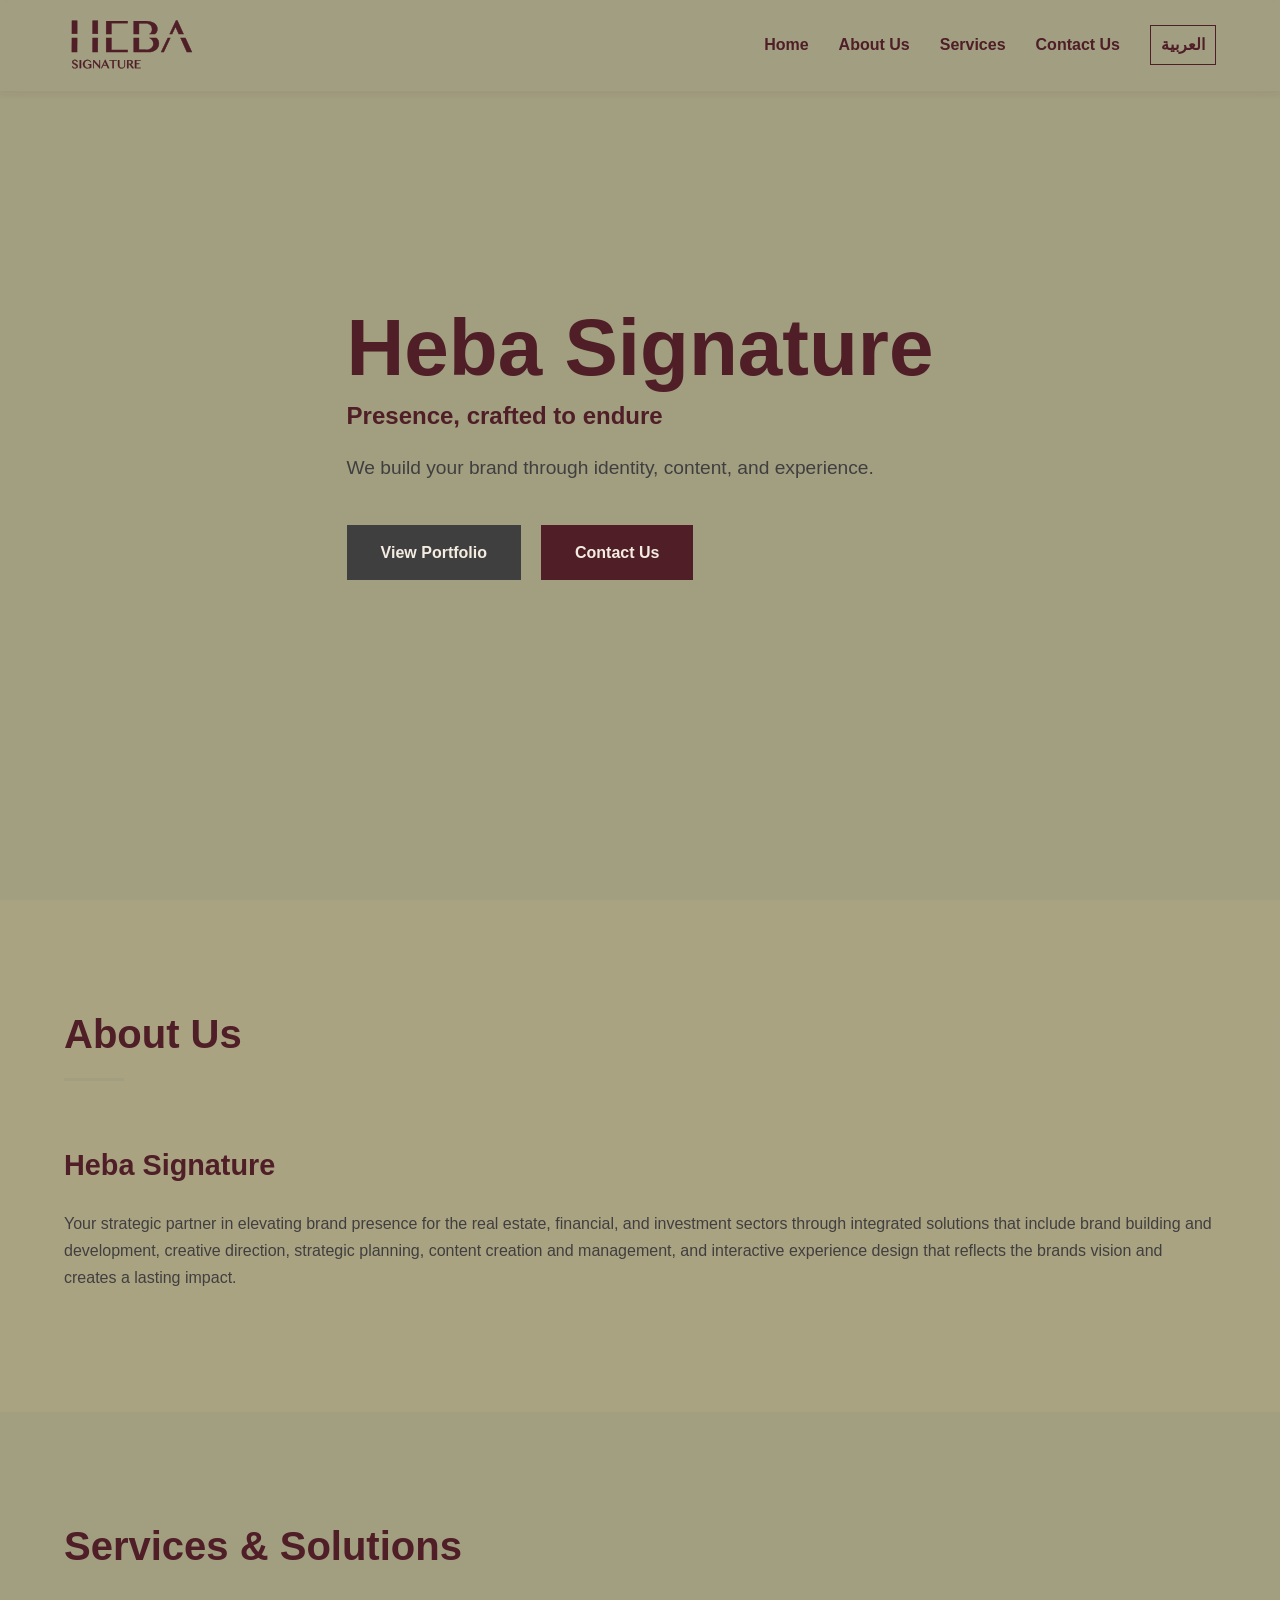
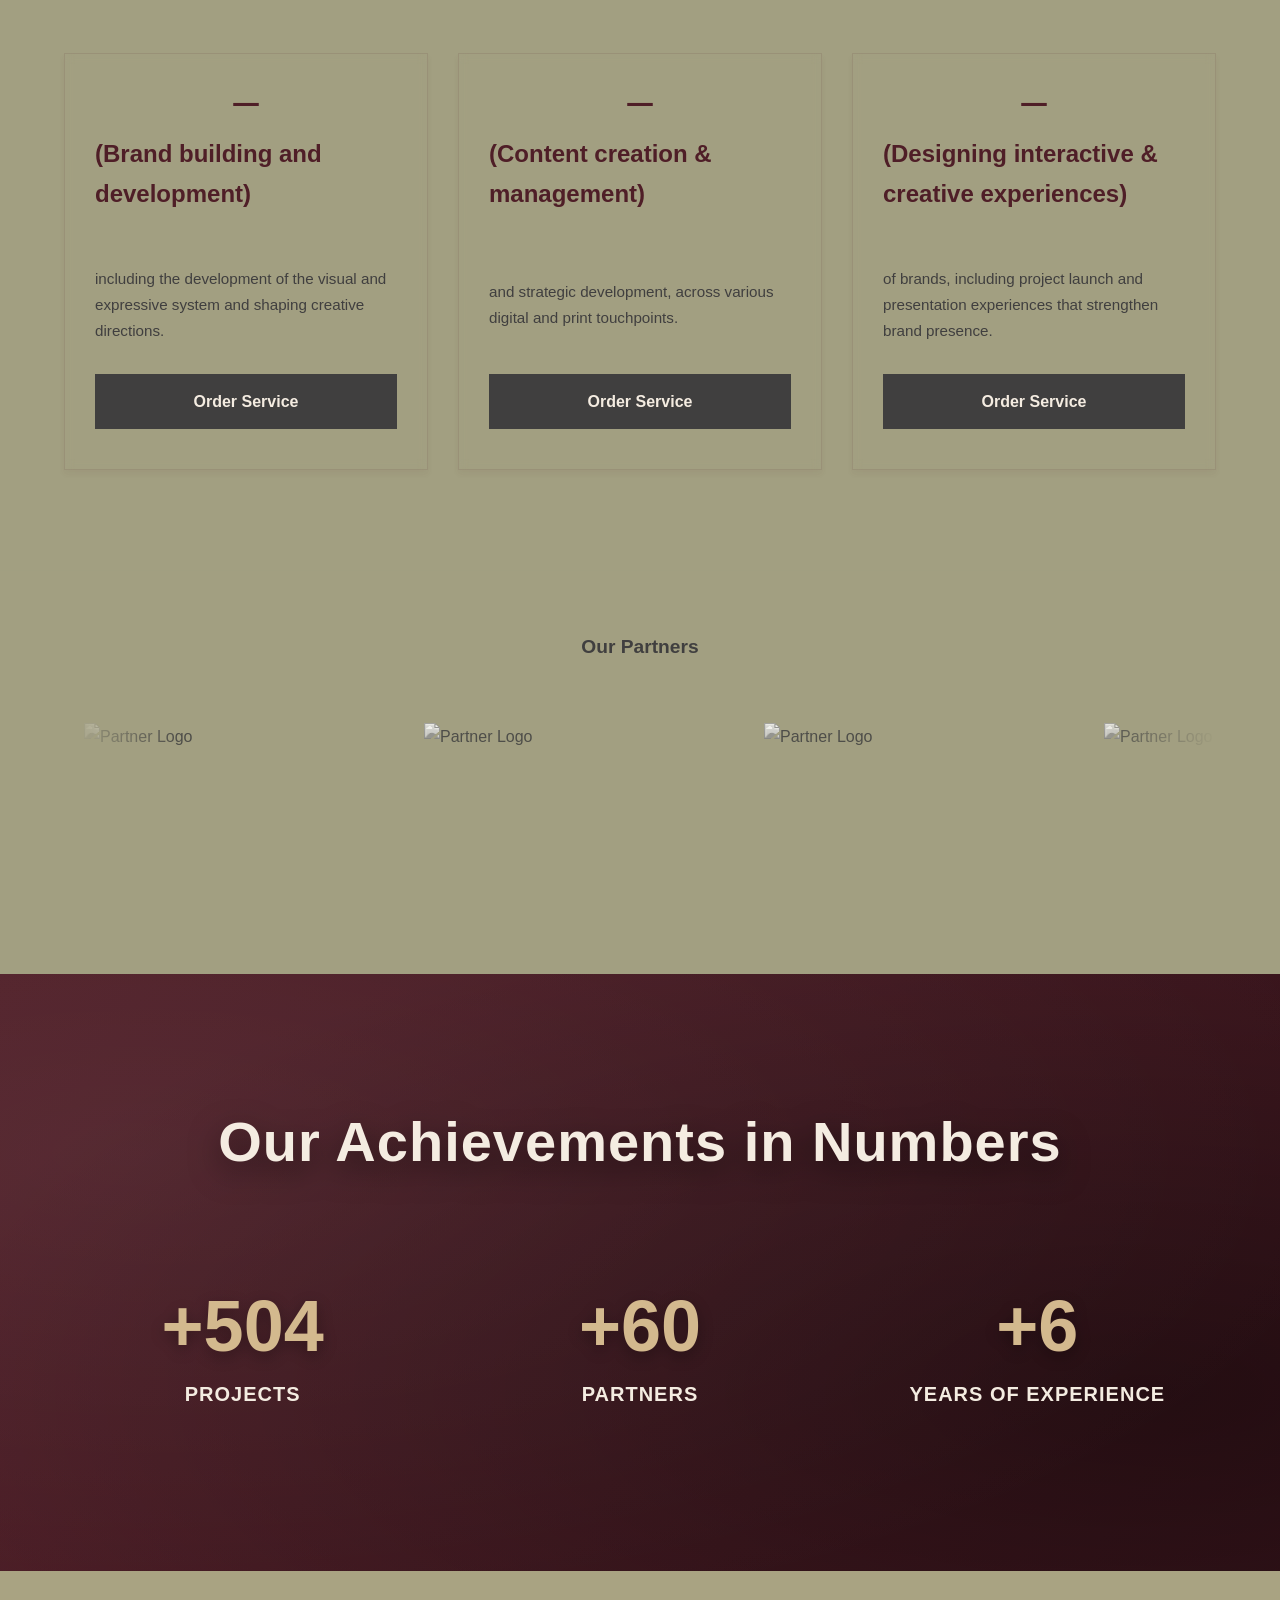
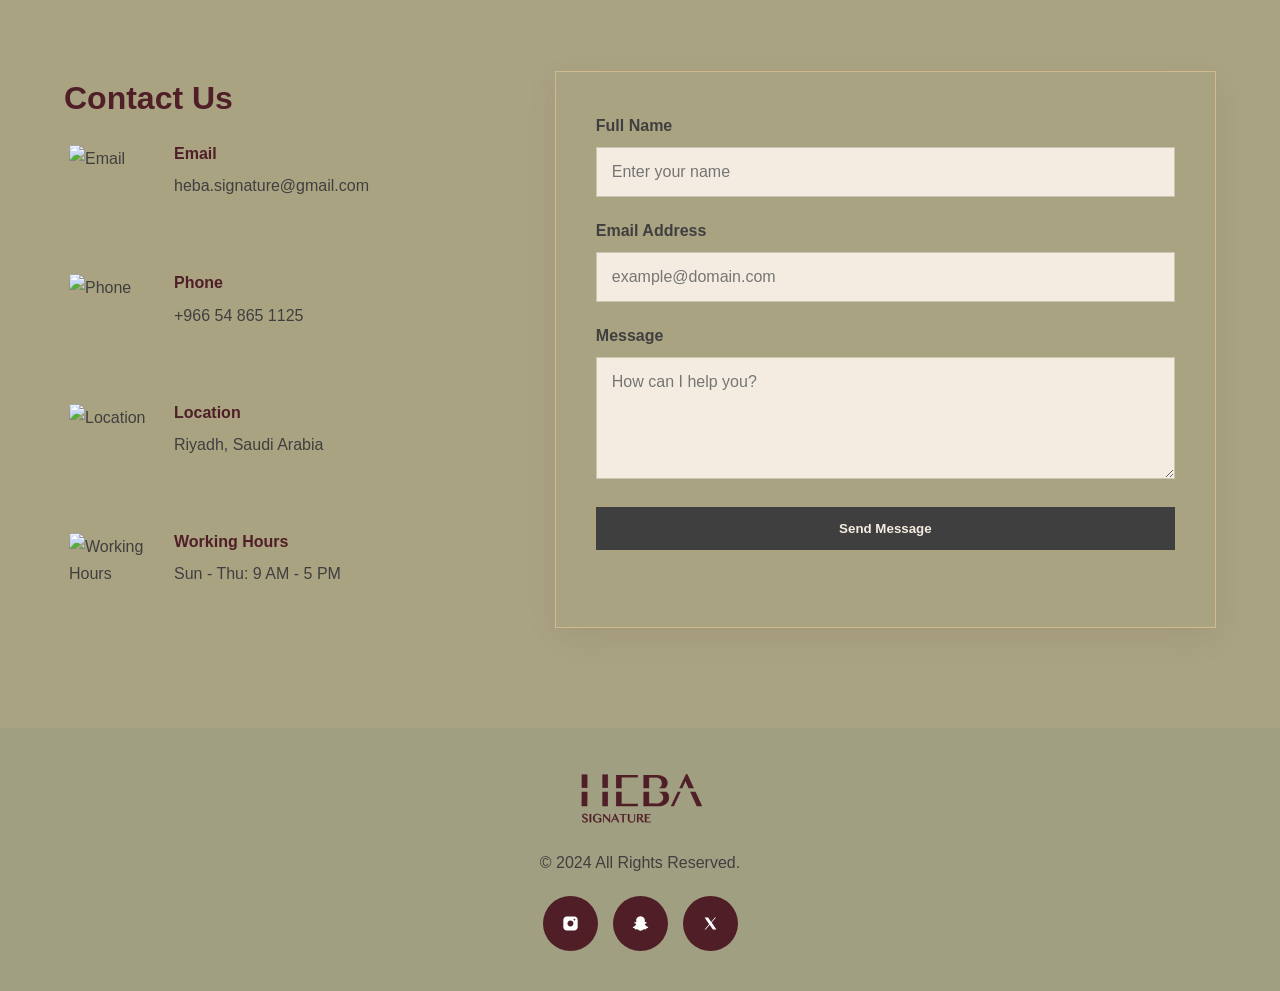
==== commit 8c49e64b: "Add files via upload" ====
--- a/index-en.html
+++ b/index-en.html
@@ -4,10 +4,15 @@
     <meta charset="UTF-8">
     <meta name="viewport" content="width=device-width, initial-scale=1.0">
     <meta name="description" content="Professional Personal Portfolio Website">
-    <title>هبة سيجنتشر | Heba Signature</title>
+    <title>Heba Signature | هبة سيجنتشر</title>
     
+    <!-- خطوط جوجل (Cairo) -->
+    <link rel="preconnect" href="https://fonts.googleapis.com">
+    <link rel="preconnect" href="https://fonts.gstatic.com" crossorigin>
+    <link href="https://fonts.googleapis.com/css2?family=Cairo:wght@300;400;600;700&display=swap" rel="stylesheet">
+
     <!-- ملف التنسيق -->
-    <link rel="stylesheet" href="style.css">
+    <link rel="stylesheet" href="style.css?v=3">
 </head>
 <body>
 
@@ -24,14 +29,11 @@
                 <a href="#hero">Home</a>
                 <a href="#about">About Us</a>
                 <a href="#services">Services</a>
-                <a href="#portfolio">Portfolio</a>
                 <a href="#contact">Contact Us</a>
                 <!-- زر تبديل اللغة -->
                 <a href="index.html" class="lang-switch">العربية</a>
             </nav>
 
-            <!-- زر التواصل في الهيدر -->
-            <a href="#contact" class="btn btn-outline">Start Project</a>
         </div>
     </header>
 
@@ -42,10 +44,10 @@
                 <h1 class="title">Heba Signature</h1>
                 <h2 class="subtitle">Presence, crafted to endure</h2>
                 <p class="description">
-                    A refined brand presence designed to captivate and remain etched in your audience’s memory.
+                    We build your brand through identity, content, and experience.
                 </p>
                 <div class="hero-buttons">
-                    <a href="#portfolio" class="btn btn-primary">View Portfolio</a>
+                    <a href="https://www.behance.net/hebaalyahia" target="_blank" class="btn btn-primary">View Portfolio</a>
                     <a href="#contact" class="btn btn-secondary btn-contact">Contact Us</a>
                 </div>
             </div>
@@ -63,7 +65,7 @@
                 <div class="about-text">
                     <h3>Heba Signature</h3>
                     <p>
-                        Heba Signature is a creative house specialized in elevating brand presence for the real estate and financial sectors—both on the ground and beyond. Through integrated solutions spanning strategy development, content creation and management, visual identity, and experiential design, we craft cohesive brand expressions that reflect your essence and leave a memorable, lasting impact.
+                        Your strategic partner in elevating brand presence for the real estate, financial, and investment sectors through integrated solutions that include brand building and development, creative direction, strategic planning, content creation and management, and interactive experience design that reflects the brands vision and creates a lasting impact.
                     </p>
                 </div>
             </div>
@@ -74,125 +76,45 @@
     <section id="services" class="services section">
         <div class="container">
             <div class="section-header">
-                <h2>Solutions & Packages</h2>
+                <h2>Services & Solutions</h2>
                 <div class="divider"></div>
-                <p>Choose the package that suits your project needs for the best start.</p>
             </div>
             
             <div class="cards-grid">
-                <!-- كرت باقة 1 -->
+                <!-- Solution 1 -->
                 <div class="card pricing-card">
+                    <div class="service-icon">
+                        <img src="line.svg" alt="Service Line">
+                    </div>
                     <div class="card-header">
-                        <h3>Basic</h3>
-                        <div class="price">Starts from <span>$500</span></div>
-                    </div>
-                    <p class="card-desc">Perfect for startups needing an elegant and simple digital presence.</p>
-                    <ul class="features">
-                        <li>Landing Page Design</li>
-                        <li>Mobile Responsive</li>
-                        <li>Basic SEO Optimization</li>
-                        <li>1 Month Tech Support</li>
-                    </ul>
-                    <a href="#contact" class="btn btn-outline btn-full">Order Now</a>
-                </div>
-
-                <!-- كرت باقة 2 -->
+                        <h3><strong>(Brand building and development)</strong></h3>
+                    </div>
+                    <p class="card-desc">including the development of the visual and expressive system and shaping creative directions.</p>
+                    <a href="#contact" class="btn btn-outline btn-full">Order Service</a>
+                </div>
+
+                <!-- Solution 2 -->
                 <div class="card pricing-card featured">
-                    <div class="featured-badge">Most Popular</div>
+                    <div class="service-icon">
+                        <img src="line.svg" alt="Service Line">
+                    </div>
                     <div class="card-header">
-                        <h3>Professional</h3>
-                        <div class="price">Starts from <span>$1200</span></div>
-                    </div>
-                    <p class="card-desc">The ideal solution for growing businesses looking for excellence.</p>
-                    <ul class="features">
-                        <li>Multi-page Website</li>
-                        <li>Fully Custom Design</li>
-                        <li>Content Management Panel</li>
-                        <li>Analytics Integration</li>
-                        <li>3 Months Tech Support</li>
-                    </ul>
-                    <a href="#contact" class="btn btn-primary btn-full">Order Now</a>
-                </div>
-
-                <!-- كرت باقة 3 -->
+                        <h3><strong>(Content creation & management)</strong></h3>
+                    </div>
+                    <p class="card-desc">and strategic development, across various digital and print touchpoints.</p>
+                    <a href="#contact" class="btn btn-primary btn-full">Order Service</a>
+                </div>
+
+                <!-- Solution 3 -->
                 <div class="card pricing-card">
+                    <div class="service-icon">
+                        <img src="line.svg" alt="Service Line">
+                    </div>
                     <div class="card-header">
-                        <h3>Advanced</h3>
-                        <div class="price">Custom</div>
-                    </div>
-                    <p class="card-desc">For large scale projects requiring complex functional solutions.</p>
-                    <ul class="features">
-                        <li>Custom Web Solutions</li>
-                        <li>Full E-commerce Build</li>
-                        <li>Advanced Security</li>
-                        <li>Private Cloud Hosting</li>
-                        <li>Continuous Development</li>
-                    </ul>
-                    <a href="#contact" class="btn btn-outline btn-full btn-contact">Contact Us</a>
-                </div>
-            </div>
-        </div>
-    </section>
-
-    <!-- 🧠 قسم المشاريع (Portfolio / Projects) -->
-    <section id="portfolio" class="portfolio section bg-alternate">
-        <div class="container">
-            <div class="section-header">
-                <h2>Latest Work</h2>
-                <div class="divider"></div>
-            </div>
-            
-            <div class="portfolio-grid">
-                <!-- مشروع 1 -->
-                <div class="portfolio-item">
-                    <div class="portfolio-image">
-                        <img src="https://images.unsplash.com/photo-1498050108023-c5249f4df085?ixlib=rb-4.0.3&auto=format&fit=crop&w=800&q=80" alt="Project 1">
-                        <div class="portfolio-overlay">
-                            <div class="overlay-content">
-                                <h3>Web Application</h3>
-                                <p>Modern UI design and development</p>
-                            </div>
-                        </div>
-                    </div>
-                </div>
-
-                <!-- مشروع 2 -->
-                <div class="portfolio-item">
-                    <div class="portfolio-image">
-                        <img src="https://images.unsplash.com/photo-1460925895917-afdab827c52f?ixlib=rb-4.0.3&auto=format&fit=crop&w=800&q=80" alt="Project 2">
-                        <div class="portfolio-overlay">
-                            <div class="overlay-content">
-                                <h3>Educational Platform</h3>
-                                <p>Seamless user experience for students</p>
-                            </div>
-                        </div>
-                    </div>
-                </div>
-
-                <!-- مشروع 3 -->
-                <div class="portfolio-item">
-                    <div class="portfolio-image">
-                        <img src="https://images.unsplash.com/photo-1555421689-491a97ff2040?ixlib=rb-4.0.3&auto=format&fit=crop&w=800&q=80" alt="Project 3">
-                        <div class="portfolio-overlay">
-                            <div class="overlay-content">
-                                <h3>Brand Identity</h3>
-                                <p>Logo and printables for real estate</p>
-                            </div>
-                        </div>
-                    </div>
-                </div>
-
-                <!-- مشروع 4 -->
-                <div class="portfolio-item">
-                    <div class="portfolio-image">
-                        <img src="https://images.unsplash.com/photo-1481481600673-c6c8c935f0a7?ixlib=rb-4.0.3&auto=format&fit=crop&w=800&q=80" alt="Project 4">
-                        <div class="portfolio-overlay">
-                            <div class="overlay-content">
-                                <h3>Fashion Website</h3>
-                                <p>Luxury and minimal storefront</p>
-                            </div>
-                        </div>
-                    </div>
+                        <h3><strong>(Designing interactive & creative experiences)</strong></h3>
+                    </div>
+                    <p class="card-desc">of brands, including project launch and presentation experiences that strengthen brand presence.</p>
+                    <a href="#contact" class="btn btn-outline btn-full">Order Service</a>
                 </div>
             </div>
         </div>
@@ -208,62 +130,113 @@
             <div class="partners-slider">
                 <div class="partners-track">
                     <!-- الشعارات (مجموعة 1) -->
-                    <div class="partner-logo">Logo 1</div>
-                    <div class="partner-logo">Logo 2</div>
-                    <div class="partner-logo">Logo 3</div>
-                    <div class="partner-logo">Logo 4</div>
-                    <div class="partner-logo">Logo 5</div>
-                    <div class="partner-logo">Logo 6</div>
-                    <div class="partner-logo">Logo 7</div>
-                    
+                    <div class="partner-logo"><img src="شعارات/Untitled-1-13.svg" alt="Partner Logo"></div>
+                    <div class="partner-logo"><img src="شعارات/Untitled-1-14.svg" alt="Partner Logo"></div>
+                    <div class="partner-logo"><img src="شعارات/Untitled-1-15.svg" alt="Partner Logo"></div>
+                    <div class="partner-logo"><img src="شعارات/Untitled-1-16.svg" alt="Partner Logo"></div>
+                    <div class="partner-logo"><img src="شعارات/Untitled-1-17.svg" alt="Partner Logo"></div>
+                    <div class="partner-logo"><img src="شعارات/Untitled-1-18.svg" alt="Partner Logo"></div>
+                    <div class="partner-logo"><img src="شعارات/Untitled-1-19.svg" alt="Partner Logo"></div>
+                    <div class="partner-logo"><img src="شعارات/Untitled-1-20.svg" alt="Partner Logo"></div>
+                    <div class="partner-logo"><img src="شعارات/Untitled-1-21.svg" alt="Partner Logo"></div>
+                    <div class="partner-logo"><img src="شعارات/Untitled-1-22.svg" alt="Partner Logo"></div>
+                    <div class="partner-logo"><img src="شعارات/Untitled-1-23.svg" alt="Partner Logo"></div>
+                    <div class="partner-logo"><img src="شعارات/Untitled-1-24.svg" alt="Partner Logo"></div>
+
                     <!-- تكرار الشعارات للحركة المستمرة (Infinite Loop) -->
-                    <div class="partner-logo">Logo 1</div>
-                    <div class="partner-logo">Logo 2</div>
-                    <div class="partner-logo">Logo 3</div>
-                    <div class="partner-logo">Logo 4</div>
-                    <div class="partner-logo">Logo 5</div>
-                    <div class="partner-logo">Logo 6</div>
-                    <div class="partner-logo">Logo 7</div>
-                </div>
-            </div>
-        </div>
-    </section>
-
-    <!-- 📞 قسم التواصل (Contact) -->
+                    <div class="partner-logo"><img src="شعارات/Untitled-1-13.svg" alt="Partner Logo"></div>
+                    <div class="partner-logo"><img src="شعارات/Untitled-1-14.svg" alt="Partner Logo"></div>
+                    <div class="partner-logo"><img src="شعارات/Untitled-1-15.svg" alt="Partner Logo"></div>
+                    <div class="partner-logo"><img src="شعارات/Untitled-1-16.svg" alt="Partner Logo"></div>
+                    <div class="partner-logo"><img src="شعارات/Untitled-1-17.svg" alt="Partner Logo"></div>
+                    <div class="partner-logo"><img src="شعارات/Untitled-1-18.svg" alt="Partner Logo"></div>
+                    <div class="partner-logo"><img src="شعارات/Untitled-1-19.svg" alt="Partner Logo"></div>
+                    <div class="partner-logo"><img src="شعارات/Untitled-1-20.svg" alt="Partner Logo"></div>
+                    <div class="partner-logo"><img src="شعارات/Untitled-1-21.svg" alt="Partner Logo"></div>
+                    <div class="partner-logo"><img src="شعارات/Untitled-1-22.svg" alt="Partner Logo"></div>
+                    <div class="partner-logo"><img src="شعارات/Untitled-1-23.svg" alt="Partner Logo"></div>
+                    <div class="partner-logo"><img src="شعارات/Untitled-1-24.svg" alt="Partner Logo"></div>
+                </div>
+            </div>
+        </div>
+    </section>
+
+    <!-- 🏆 Achievements Section -->
+    <section class="achievements section">
+        <div class="achievements-bg">
+            <div class="achievements-animated-bg"></div>
+        </div>
+        <div class="container achievements-content">
+            <h2 class="title">Our Achievements in Numbers</h2>
+            <div class="stats-grid">
+                <!-- Stat 1 -->
+                <div class="stat-item">
+                    <span class="stat-number" data-target="650">0</span>
+                    <p class="stat-label">Projects</p>
+                </div>
+                <!-- Stat 2 -->
+                <div class="stat-item">
+                    <span class="stat-number" data-target="60">0</span>
+                    <p class="stat-label">Partners</p>
+                </div>
+                <!-- Stat 3 -->
+                <div class="stat-item">
+                    <span class="stat-number" data-target="6">0</span>
+                    <p class="stat-label">Years of Experience</p>
+                </div>
+            </div>
+        </div>
+    </section>
+
+    <!-- 📞 Contact Section -->
     <section id="contact" class="contact section bg-alternate">
         <div class="container">
             <div class="contact-wrapper">
                 <div class="contact-info">
-                    <h2>Let's Discuss Your Next Project</h2>
-                    <p>We are always available to discuss your ideas and turn them into reality. Feel free to contact us for any inquiries.</p>
+                    <h2>Contact Us</h2>
                     
                     <div class="info-items">
                         <div class="info-item">
-                            <div class="info-icon">✉</div>
+                            <div class="info-icon">
+                                <img src="info/Untitled-1-35.svg" alt="Email">
+                            </div>
                             <div>
                                 <h4>Email</h4>
-                                <p>hello@yourwebsite.com</p>
+                                <p>heba.signature@gmail.com</p>
                             </div>
                         </div>
                         <div class="info-item">
-                            <div class="info-icon">📞</div>
+                            <div class="info-icon">
+                                <img src="info/Untitled-1-36.svg" alt="Phone">
+                            </div>
                             <div>
                                 <h4>Phone</h4>
-                                <p>+966 50 000 0000</p>
+                                <p dir="ltr"><a href="https://wa.me/966548651125" target="_blank">+966 54 865 1125</a></p>
                             </div>
                         </div>
                         <div class="info-item">
-                            <div class="info-icon">📍</div>
+                            <div class="info-icon">
+                                <img src="info/Untitled-1-34.svg" alt="Location">
+                            </div>
                             <div>
                                 <h4>Location</h4>
                                 <p>Riyadh, Saudi Arabia</p>
                             </div>
                         </div>
+                        <div class="info-item">
+                            <div class="info-icon">
+                                <img src="info/Untitled-1-37.svg" alt="Working Hours">
+                            </div>
+                            <div>
+                                <h4>Working Hours</h4>
+                                <p>Sun - Thu: 9 AM - 5 PM</p>
+                            </div>
+                        </div>
                     </div>
                 </div>
 
                 <div class="contact-form-container">
-                    <form class="contact-form">
+                    <form class="contact-form" action="https://formspree.io/f/heba.signature@gmail.com" method="POST">
                         <div class="form-group">
                             <label for="name">Full Name</label>
                             <input type="text" id="name" placeholder="Enter your name" required>
@@ -289,14 +262,54 @@
             <div class="footer-logo">
                 <img src="logo.svg" alt="Website Logo" class="logo-img">
             </div>
-            <p>&copy; 2024 All Rights Reserved. Designed with love.</p>
+            <p>&copy; 2024 All Rights Reserved.</p>
             <div class="social-links">
-                <a href="#">X</a>
-                <a href="#">In</a>
-                <a href="#">Be</a>
+                <a href="https://www.instagram.com/heba_signature" target="_blank" aria-label="Instagram">
+                    <img src="social-39.svg" alt="Instagram">
+                </a>
+                <a href="https://www.snapchat.com/add/heba_signature" target="_blank" aria-label="Snapchat">
+                    <img src="social-40.svg" alt="Snapchat">
+                </a>
+                <a href="https://x.com/heba_signature" target="_blank" aria-label="X (Twitter)">
+                    <img src="social-38.svg" alt="X">
+                </a>
             </div>
         </div>
     </footer>
+
+    <!-- Counter Animation Script -->
+    <script>
+        const counters = document.querySelectorAll('.stat-number');
+        const speed = 200;
+
+        const startCounters = (entries, observer) => {
+            entries.forEach(entry => {
+                if (entry.isIntersecting) {
+                    const counter = entry.target;
+                    const updateCount = () => {
+                        const target = +counter.getAttribute('data-target');
+                        const count = +counter.innerText.replace('+', '');
+                        const inc = target / speed;
+
+                        if (count < target) {
+                            counter.innerText = '+' + Math.ceil(count + inc);
+                            setTimeout(updateCount, 1);
+                        } else {
+                            counter.innerText = '+' + target;
+                        }
+                    };
+                    updateCount();
+                    observer.unobserve(counter);
+                }
+            });
+        };
+
+        const observer = new IntersectionObserver(startCounters, {
+            threshold: 0.5
+        });
+
+        counters.forEach(counter => observer.observe(counter));
+    </script>
 
 </body>
 </html>
--- a/style.css
+++ b/style.css
@@ -52,15 +52,28 @@
 
 body {
     background-color: var(--bg-main);
-    /* إضافة إضاءة وظل بشكل قطري (من الأعلى يمين للأسفل يسار) مع خامة الورق المائي */
     background-image: 
-        url("https://www.transparenttextures.com/patterns/watercolor.png"),
-        linear-gradient(to bottom left, rgba(255, 255, 255, 0.6) 0%, transparent 40%, transparent 60%, rgba(64, 63, 63, 0.6) 100%);
-    background-repeat: repeat, no-repeat;
-    background-attachment: scroll, fixed;
+        url("info/Untitled-1-30.svg"),
+        url("https://www.transparenttextures.com/patterns/watercolor.png");
+    background-size: 400px, auto;
+    background-repeat: repeat, repeat;
+    background-attachment: fixed, scroll;
     color: var(--text-secondary);
     line-height: 1.7;
     overflow-x: hidden;
+}
+
+/* Make the pattern very light */
+body::after {
+    content: '';
+    position: fixed;
+    top: 0;
+    left: 0;
+    width: 100%;
+    height: 100%;
+    background: rgba(162, 159, 129, 0.92); /* Match ivory with transparency to fade pattern */
+    z-index: -1;
+    pointer-events: none;
 }
 
 h1, h2, h3, h4, h5, h6 {
@@ -210,7 +223,7 @@
 }
 
 .logo-img {
-    height: 40px; 
+    height: 60px; 
     object-fit: contain;
 }
 
@@ -383,26 +396,38 @@
 
 .pricing-card {
     background-color: transparent;
+    backdrop-filter: blur(5px);
     border-radius: var(--radius-md);
     padding: 40px 30px;
     box-shadow: var(--shadow-sm);
     transition: var(--transition);
-    border: 1px solid var(--color-gold-light); 
+    border: 1px solid rgba(79, 30, 39, 0.1); 
     position: relative;
     display: flex;
     flex-direction: column;
+    height: 100%;
 }
 
 .pricing-card:hover {
     transform: translateY(-10px);
     box-shadow: var(--shadow-hover);
-    border-color: var(--color-accent);
-}
-
-.pricing-card.featured {
-    background-color: transparent;
-    border-color: var(--text-main);
-}
+    border-color: #4f1e27;
+}
+
+.service-icon {
+    margin-bottom: 20px;
+    display: flex;
+    justify-content: center;
+    align-items: center;
+}
+
+.service-icon img {
+    width: 100%;
+    height: auto;
+    max-height: 20px;
+    object-fit: contain;
+}
+
 .pricing-card.featured .features li::before {
     color: var(--color-accent);
 }
@@ -442,8 +467,11 @@
 }
 
 .card-desc {
-    margin-bottom: 25px;
+    margin-bottom: 30px;
     font-size: 0.95rem;
+    flex-grow: 1;
+    display: flex;
+    align-items: center;
 }
 
 .features {
@@ -588,25 +616,29 @@
 }
 
 .partner-logo {
-    min-width: 150px;
-    height: 80px;
+    min-width: 280px;
+    height: 180px;
     background-color: transparent;
-    border-radius: var(--radius-sm);
     display: flex;
     justify-content: center;
     align-items: center;
-    font-weight: 700;
-    color: var(--text-main);
-    box-shadow: var(--shadow-sm);
-    font-size: 1.2rem;
-    transition: var(--transition);
-    border: 1px solid var(--color-gold-light);
+    transition: var(--transition);
+}
+
+.partner-logo img {
+    width: 240px;
+    height: 160px;
+    object-fit: contain;
+    filter: grayscale(1) opacity(0.85);
+    transition: var(--transition);
 }
 
 .partner-logo:hover {
-    box-shadow: var(--shadow-md);
-    transform: scale(1.05);
-    border-color: var(--color-accent);
+    transform: scale(1.08);
+}
+
+.partner-logo:hover img {
+    filter: grayscale(0) opacity(1);
 }
 
 @keyframes scrollLogos {
@@ -650,16 +682,19 @@
 }
 
 .info-icon {
-    width: 50px;
-    height: 50px;
+    width: 90px;
+    height: 90px;
     background-color: transparent;
-    color: var(--text-main);
-    border-radius: 0;
     display: flex;
     justify-content: center;
     align-items: center;
-    font-size: 1.5rem;
-    border: 1px solid var(--color-accent);
+    flex-shrink: 0;
+}
+
+.info-icon img {
+    width: 80px;
+    height: 80px;
+    object-fit: contain;
 }
 
 .info-item h4 {
@@ -705,6 +740,116 @@
 }
 
 /* =========================================
+   Achievements Section (Stats)
+========================================= */
+.achievements {
+    position: relative;
+    padding: 120px 0;
+    overflow: hidden;
+    color: var(--color-white);
+    text-align: center;
+}
+
+.achievements-bg {
+    position: absolute;
+    top: 0;
+    left: 0;
+    width: 100%;
+    height: 100%;
+    background-color: #4f1e27;
+    z-index: -1;
+    overflow: hidden;
+}
+
+.achievements-animated-bg {
+    position: absolute;
+    inset: 0;
+    background: linear-gradient(
+        120deg,
+        #4f1e27 0%,
+        #35131a 40%,
+        #652632 60%,
+        #4f1e27 100%
+    );
+    background-size: 300% 300%;
+    animation: smoothWave 12s ease-in-out infinite;
+}
+
+.achievements-animated-bg::after {
+    content: '';
+    position: absolute;
+    width: 200%;
+    height: 200%;
+    top: -50%;
+    left: -50%;
+    background: radial-gradient(ellipse at 30% 40%, rgba(255, 255, 255, 0.06) 0%, transparent 50%),
+                radial-gradient(ellipse at 70% 60%, rgba(0, 0, 0, 0.4) 0%, transparent 50%);
+    animation: gentleRotate 20s ease-in-out infinite alternate;
+}
+
+@keyframes smoothWave {
+    0% { background-position: 0% 50%; }
+    50% { background-position: 100% 50%; }
+    100% { background-position: 0% 50%; }
+}
+
+@keyframes gentleRotate {
+    0% { transform: rotate(-5deg) scale(1); }
+    100% { transform: rotate(5deg) scale(1.1); }
+}
+
+.achievements-content {
+    position: relative;
+    z-index: 2;
+}
+
+.achievements h2 {
+    color: var(--color-white);
+    font-size: 3.5rem;
+    margin-bottom: 60px;
+    font-weight: 700;
+    text-shadow: 0 10px 30px rgba(0, 0, 0, 0.5);
+    letter-spacing: 1px;
+}
+
+.stats-grid {
+    display: grid;
+    grid-template-columns: repeat(auto-fit, minmax(250px, 1fr));
+    gap: 40px;
+}
+
+.stat-item {
+    padding: 40px 20px;
+    transition: var(--transition);
+}
+
+.stat-item:hover {
+    transform: translateY(-10px);
+}
+
+.stat-number {
+    display: block;
+    font-size: 4.5rem;
+    font-weight: 800;
+    color: var(--color-gold-light);
+    margin-bottom: 15px;
+    line-height: 1;
+    text-shadow: 0 5px 15px rgba(0, 0, 0, 0.3);
+}
+
+.stat-label {
+    font-size: 1.25rem;
+    font-weight: 600;
+    letter-spacing: 1px;
+    text-transform: uppercase;
+}
+
+@keyframes kenBurns {
+    0% { transform: scale(1) translate(0, 0); }
+    100% { transform: scale(1.1) translate(-2%, -2%); }
+}
+
+/* =========================================
    Footer
 ========================================= */
 .footer {
@@ -732,22 +877,27 @@
 }
 
 .social-links a {
-    width: 40px;
-    height: 40px;
-    background-color: var(--bg-secondary);
-    color: var(--text-main);
+    width: 55px;
+    height: 55px;
+    background-color: #4f1e27;
+    color: var(--color-white);
     display: flex;
     justify-content: center;
     align-items: center;
-    border-radius: 50%; /* شكل دائري */
-    transition: var(--transition);
-    border: 1px solid var(--color-accent);
+    border-radius: 50%;
+    transition: var(--transition);
+}
+
+.social-links a img {
+    width: 45px;
+    height: 45px;
+    object-fit: contain;
+    filter: brightness(0) invert(1);
 }
 
 .social-links a:hover {
-    background-color: var(--text-main);
-    color: var(--color-white);
-    border-color: var(--text-main);
+    background-color: var(--color-dark-gray);
+    transform: translateY(-3px);
 }
 
 /* =========================================
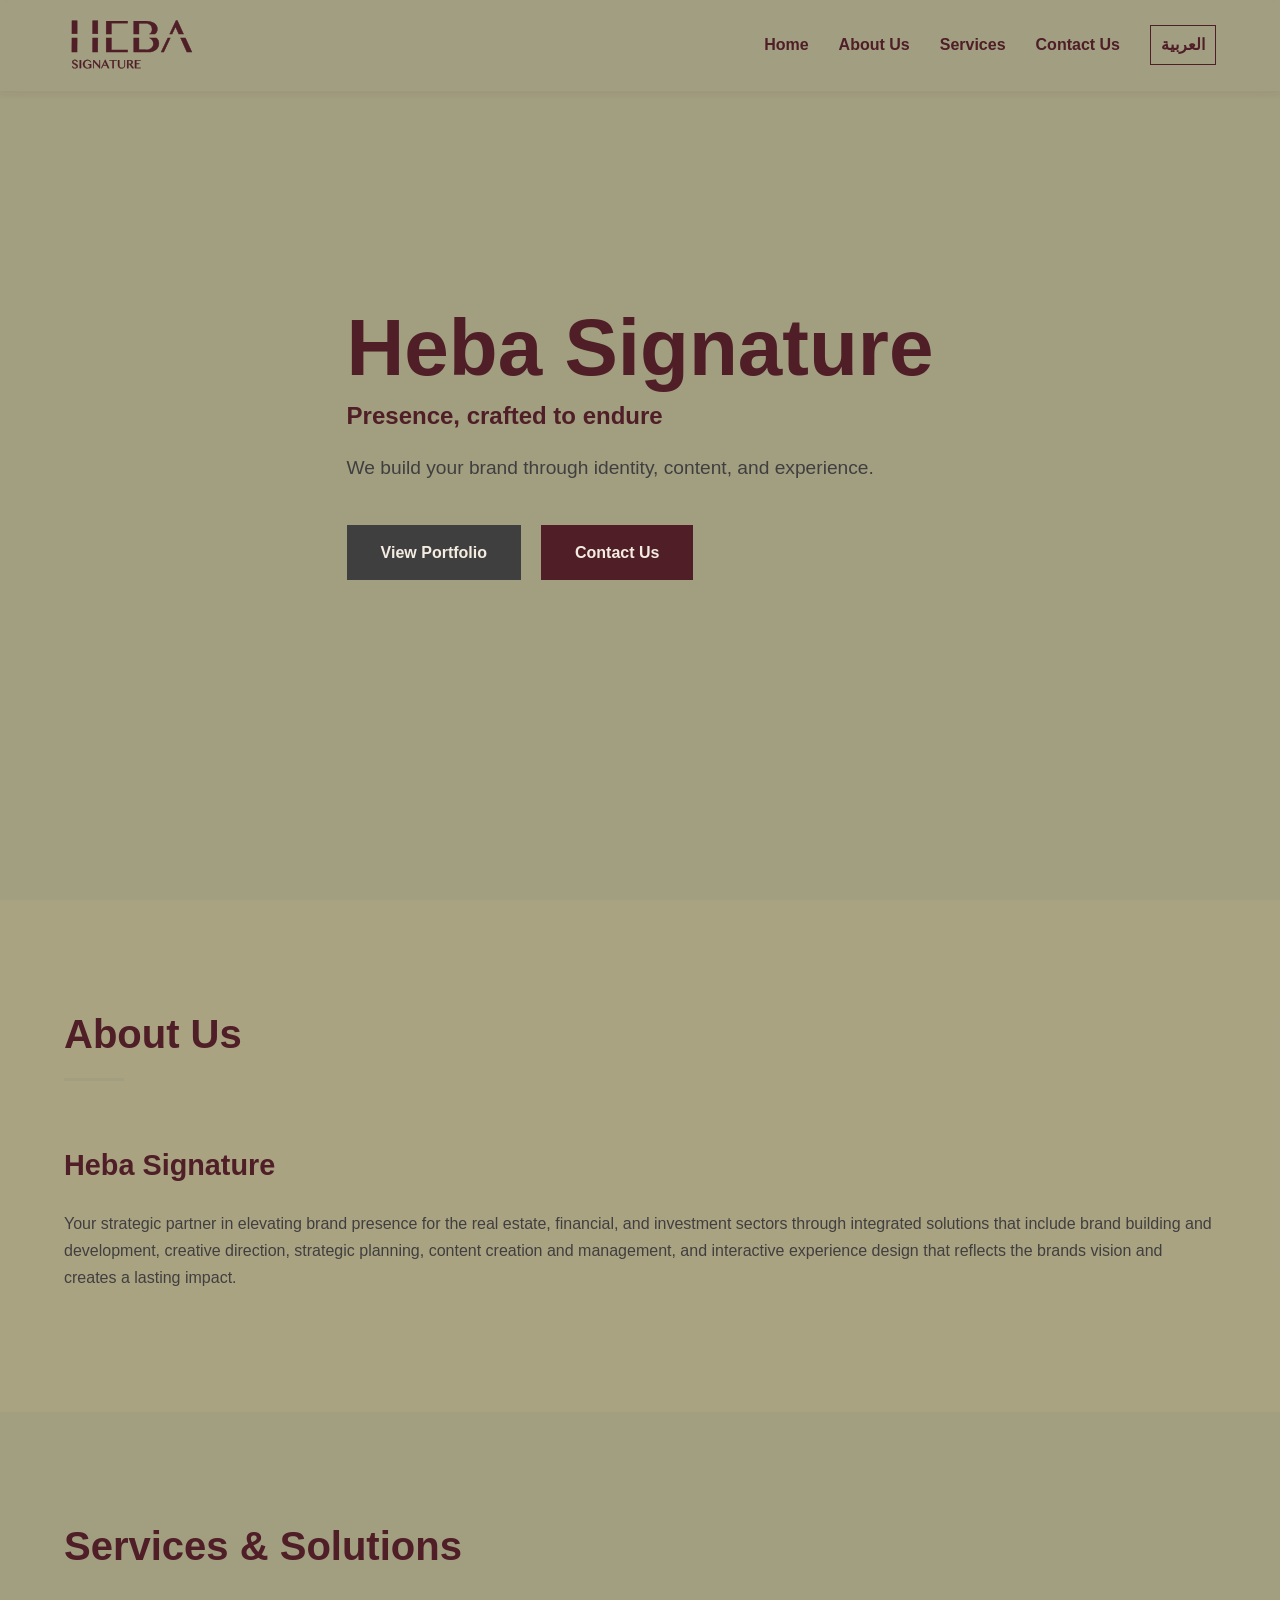
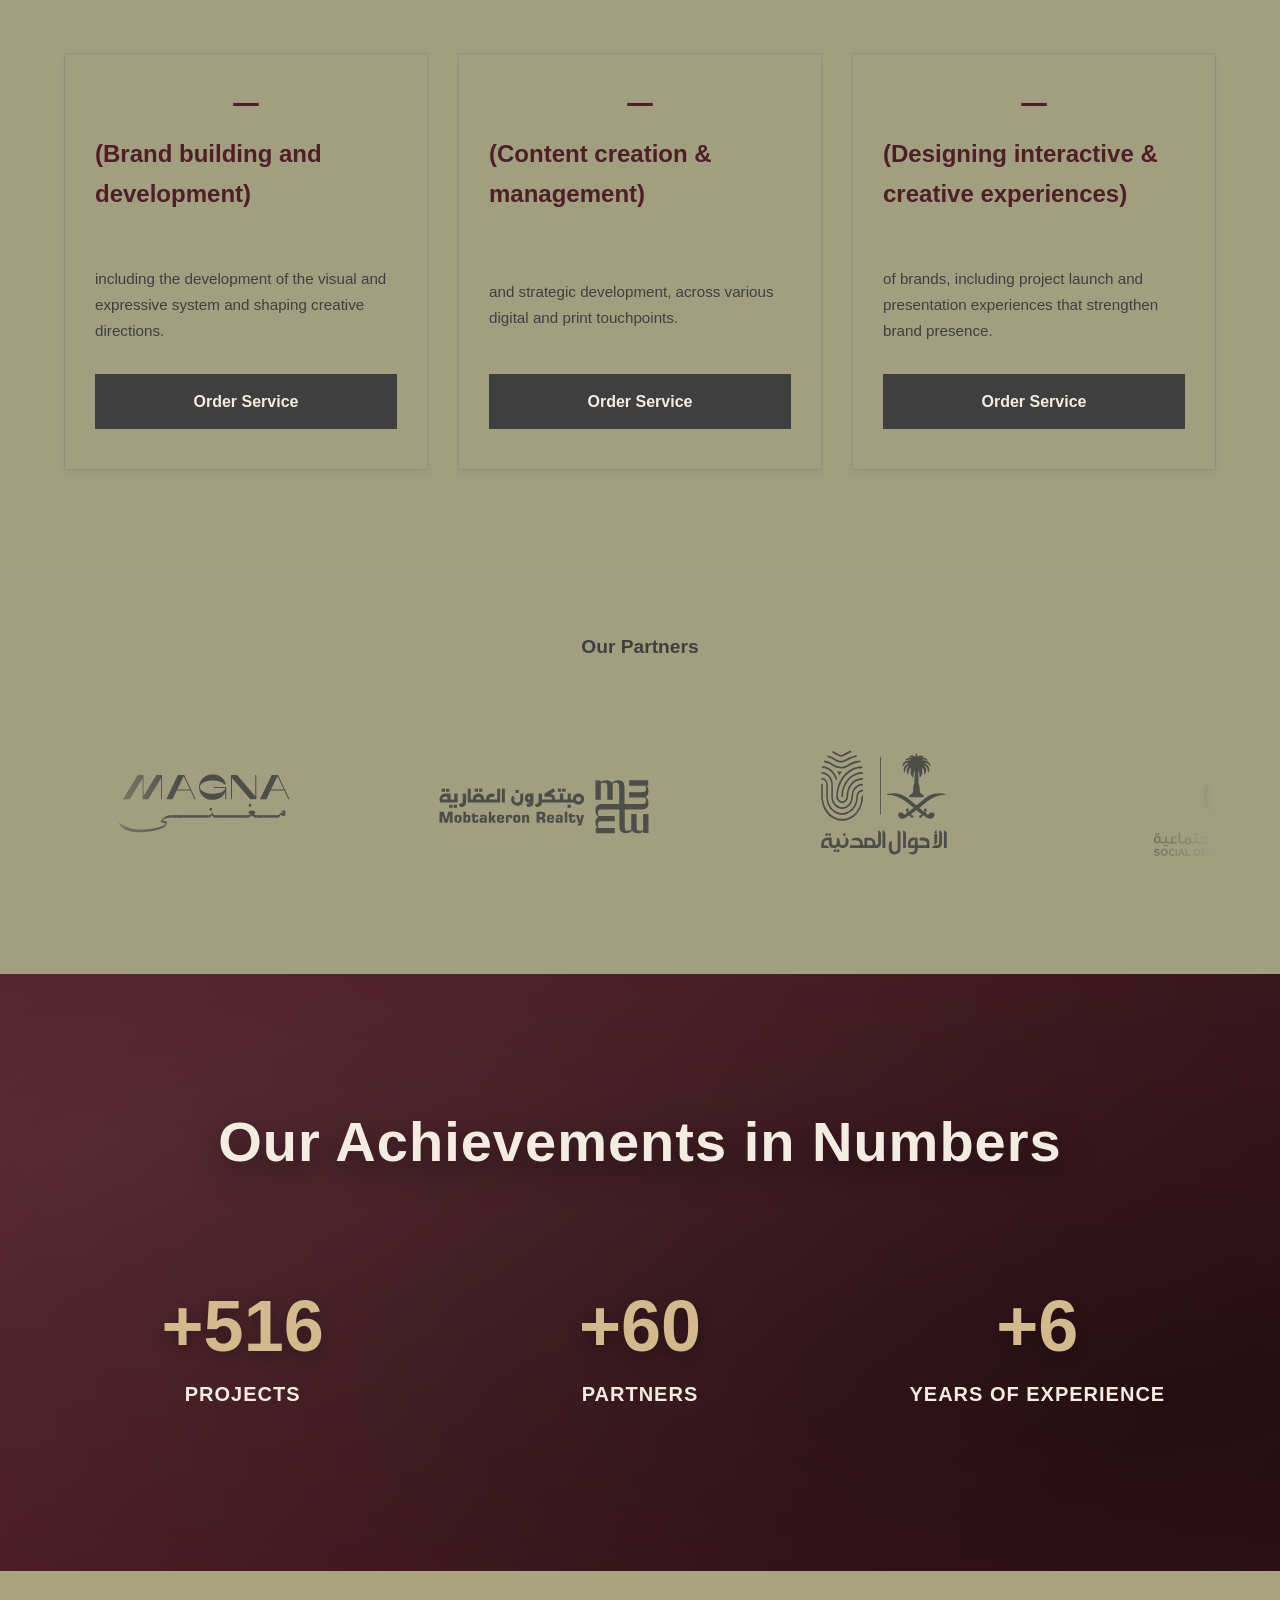
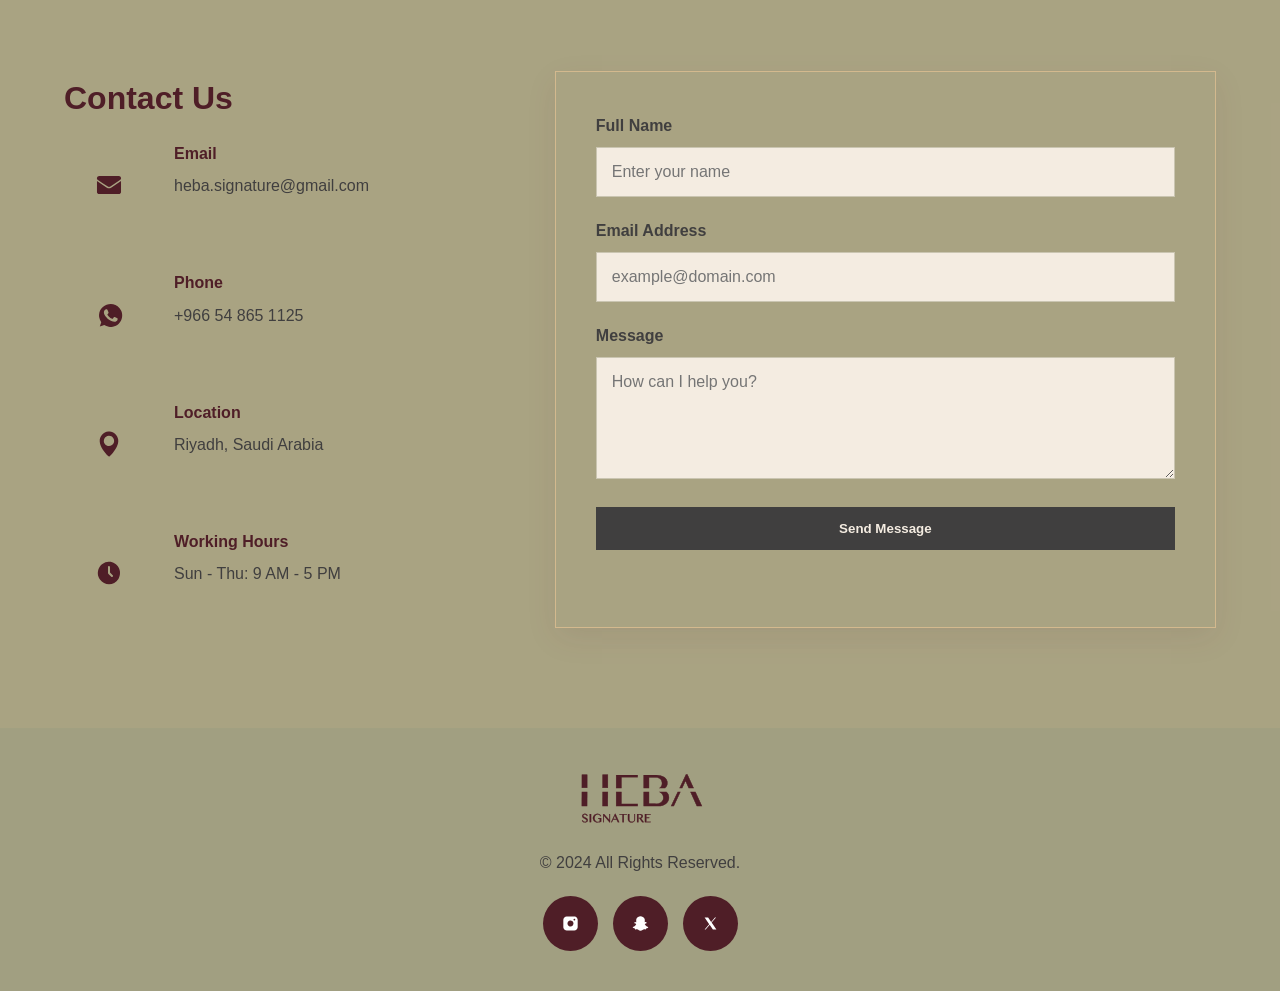
==== commit bcef3a88: "Add files via upload" ====
--- a/index-en.html
+++ b/index-en.html
@@ -130,32 +130,32 @@
             <div class="partners-slider">
                 <div class="partners-track">
                     <!-- الشعارات (مجموعة 1) -->
-                    <div class="partner-logo"><img src="شعارات/Untitled-1-13.svg" alt="Partner Logo"></div>
-                    <div class="partner-logo"><img src="شعارات/Untitled-1-14.svg" alt="Partner Logo"></div>
-                    <div class="partner-logo"><img src="شعارات/Untitled-1-15.svg" alt="Partner Logo"></div>
-                    <div class="partner-logo"><img src="شعارات/Untitled-1-16.svg" alt="Partner Logo"></div>
-                    <div class="partner-logo"><img src="شعارات/Untitled-1-17.svg" alt="Partner Logo"></div>
-                    <div class="partner-logo"><img src="شعارات/Untitled-1-18.svg" alt="Partner Logo"></div>
-                    <div class="partner-logo"><img src="شعارات/Untitled-1-19.svg" alt="Partner Logo"></div>
-                    <div class="partner-logo"><img src="شعارات/Untitled-1-20.svg" alt="Partner Logo"></div>
-                    <div class="partner-logo"><img src="شعارات/Untitled-1-21.svg" alt="Partner Logo"></div>
-                    <div class="partner-logo"><img src="شعارات/Untitled-1-22.svg" alt="Partner Logo"></div>
-                    <div class="partner-logo"><img src="شعارات/Untitled-1-23.svg" alt="Partner Logo"></div>
-                    <div class="partner-logo"><img src="شعارات/Untitled-1-24.svg" alt="Partner Logo"></div>
+                    <div class="partner-logo"><img src="Untitled-1-13.svg" alt="Partner Logo"></div>
+                    <div class="partner-logo"><img src="Untitled-1-14.svg" alt="Partner Logo"></div>
+                    <div class="partner-logo"><img src="Untitled-1-15.svg" alt="Partner Logo"></div>
+                    <div class="partner-logo"><img src="Untitled-1-16.svg" alt="Partner Logo"></div>
+                    <div class="partner-logo"><img src="Untitled-1-17.svg" alt="Partner Logo"></div>
+                    <div class="partner-logo"><img src="Untitled-1-18.svg" alt="Partner Logo"></div>
+                    <div class="partner-logo"><img src="Untitled-1-19.svg" alt="Partner Logo"></div>
+                    <div class="partner-logo"><img src="Untitled-1-20.svg" alt="Partner Logo"></div>
+                    <div class="partner-logo"><img src="Untitled-1-21.svg" alt="Partner Logo"></div>
+                    <div class="partner-logo"><img src="Untitled-1-22.svg" alt="Partner Logo"></div>
+                    <div class="partner-logo"><img src="Untitled-1-23.svg" alt="Partner Logo"></div>
+                    <div class="partner-logo"><img src="Untitled-1-24.svg" alt="Partner Logo"></div>
 
                     <!-- تكرار الشعارات للحركة المستمرة (Infinite Loop) -->
-                    <div class="partner-logo"><img src="شعارات/Untitled-1-13.svg" alt="Partner Logo"></div>
-                    <div class="partner-logo"><img src="شعارات/Untitled-1-14.svg" alt="Partner Logo"></div>
-                    <div class="partner-logo"><img src="شعارات/Untitled-1-15.svg" alt="Partner Logo"></div>
-                    <div class="partner-logo"><img src="شعارات/Untitled-1-16.svg" alt="Partner Logo"></div>
-                    <div class="partner-logo"><img src="شعارات/Untitled-1-17.svg" alt="Partner Logo"></div>
-                    <div class="partner-logo"><img src="شعارات/Untitled-1-18.svg" alt="Partner Logo"></div>
-                    <div class="partner-logo"><img src="شعارات/Untitled-1-19.svg" alt="Partner Logo"></div>
-                    <div class="partner-logo"><img src="شعارات/Untitled-1-20.svg" alt="Partner Logo"></div>
-                    <div class="partner-logo"><img src="شعارات/Untitled-1-21.svg" alt="Partner Logo"></div>
-                    <div class="partner-logo"><img src="شعارات/Untitled-1-22.svg" alt="Partner Logo"></div>
-                    <div class="partner-logo"><img src="شعارات/Untitled-1-23.svg" alt="Partner Logo"></div>
-                    <div class="partner-logo"><img src="شعارات/Untitled-1-24.svg" alt="Partner Logo"></div>
+                    <div class="partner-logo"><img src="Untitled-1-13.svg" alt="Partner Logo"></div>
+                    <div class="partner-logo"><img src="Untitled-1-14.svg" alt="Partner Logo"></div>
+                    <div class="partner-logo"><img src="Untitled-1-15.svg" alt="Partner Logo"></div>
+                    <div class="partner-logo"><img src="Untitled-1-16.svg" alt="Partner Logo"></div>
+                    <div class="partner-logo"><img src="Untitled-1-17.svg" alt="Partner Logo"></div>
+                    <div class="partner-logo"><img src="Untitled-1-18.svg" alt="Partner Logo"></div>
+                    <div class="partner-logo"><img src="Untitled-1-19.svg" alt="Partner Logo"></div>
+                    <div class="partner-logo"><img src="Untitled-1-20.svg" alt="Partner Logo"></div>
+                    <div class="partner-logo"><img src="Untitled-1-21.svg" alt="Partner Logo"></div>
+                    <div class="partner-logo"><img src="Untitled-1-22.svg" alt="Partner Logo"></div>
+                    <div class="partner-logo"><img src="Untitled-1-23.svg" alt="Partner Logo"></div>
+                    <div class="partner-logo"><img src="Untitled-1-24.svg" alt="Partner Logo"></div>
                 </div>
             </div>
         </div>
@@ -198,7 +198,7 @@
                     <div class="info-items">
                         <div class="info-item">
                             <div class="info-icon">
-                                <img src="info/Untitled-1-35.svg" alt="Email">
+                                <img src="Untitled-1-35.svg" alt="Email">
                             </div>
                             <div>
                                 <h4>Email</h4>
@@ -207,7 +207,7 @@
                         </div>
                         <div class="info-item">
                             <div class="info-icon">
-                                <img src="info/Untitled-1-36.svg" alt="Phone">
+                                <img src="Untitled-1-36.svg" alt="Phone">
                             </div>
                             <div>
                                 <h4>Phone</h4>
@@ -216,7 +216,7 @@
                         </div>
                         <div class="info-item">
                             <div class="info-icon">
-                                <img src="info/Untitled-1-34.svg" alt="Location">
+                                <img src="Untitled-1-34.svg" alt="Location">
                             </div>
                             <div>
                                 <h4>Location</h4>
@@ -225,7 +225,7 @@
                         </div>
                         <div class="info-item">
                             <div class="info-icon">
-                                <img src="info/Untitled-1-37.svg" alt="Working Hours">
+                                <img src="Untitled-1-37.svg" alt="Working Hours">
                             </div>
                             <div>
                                 <h4>Working Hours</h4>
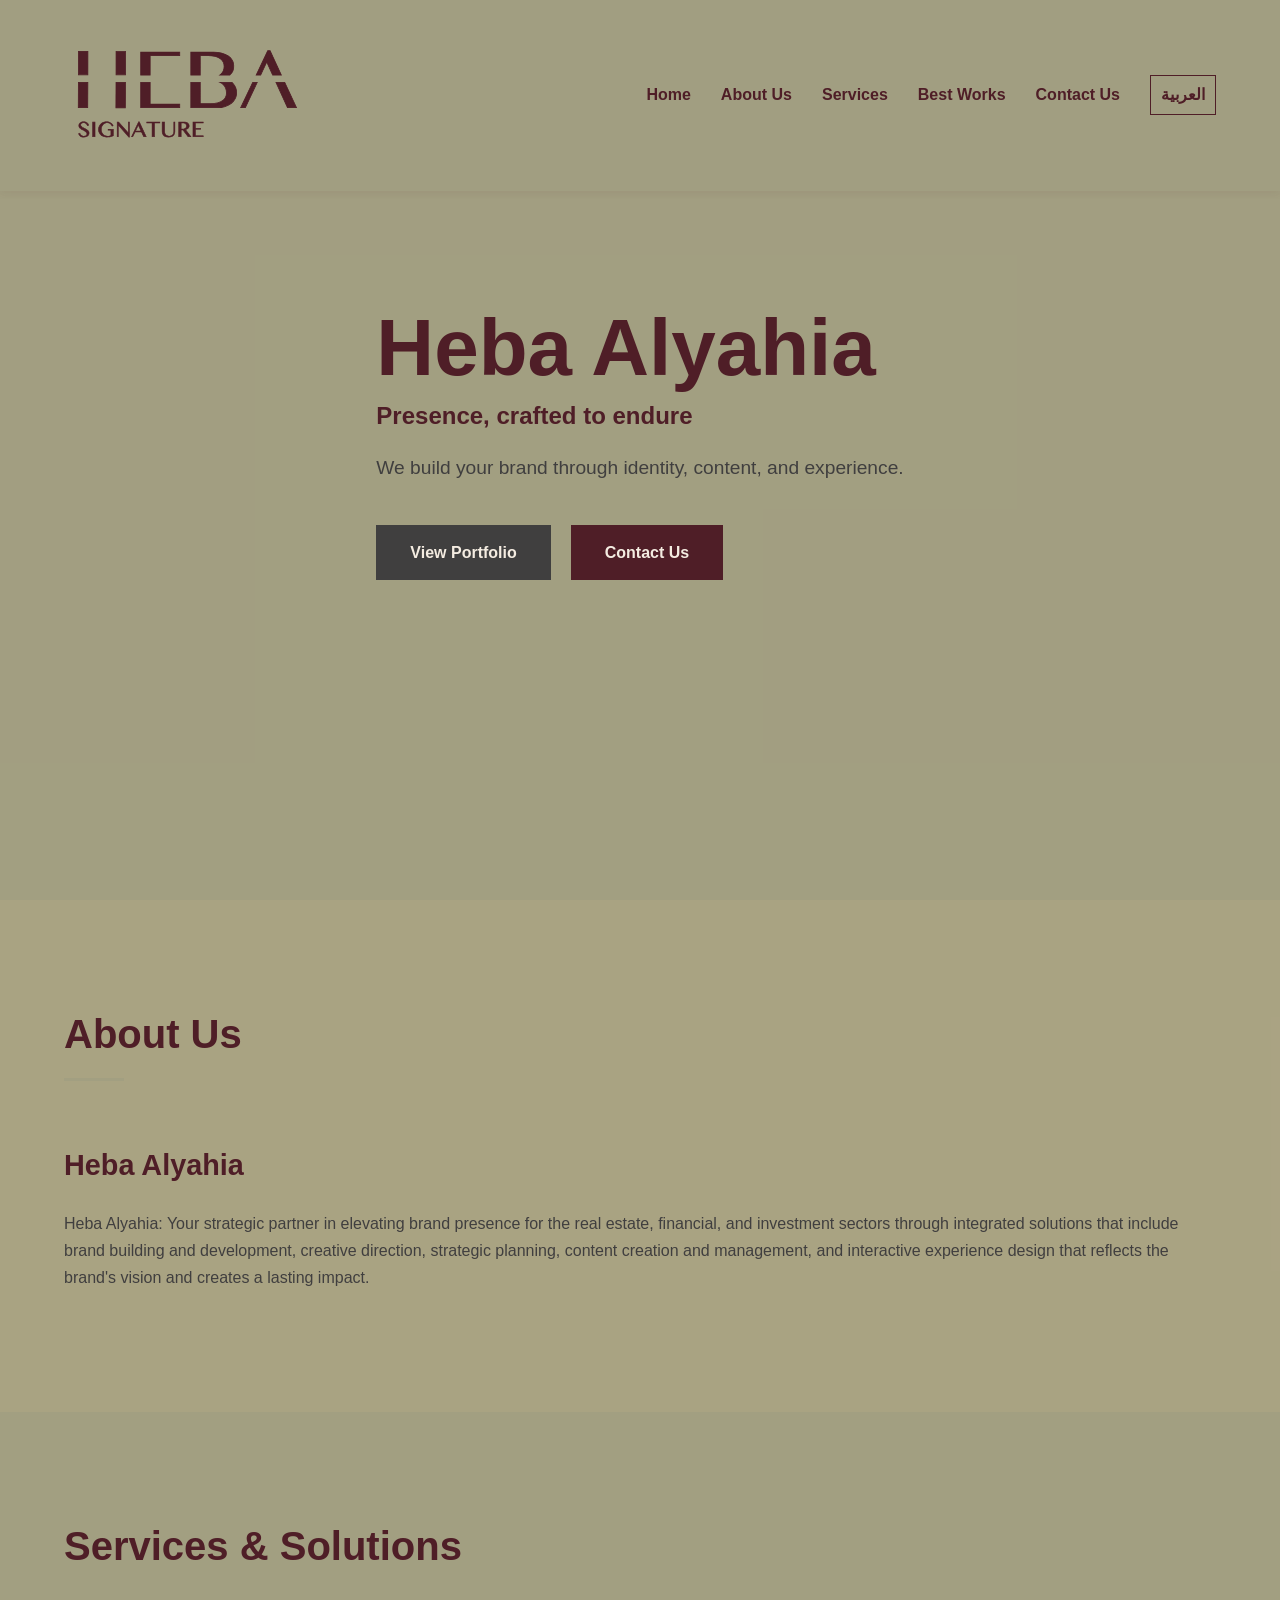
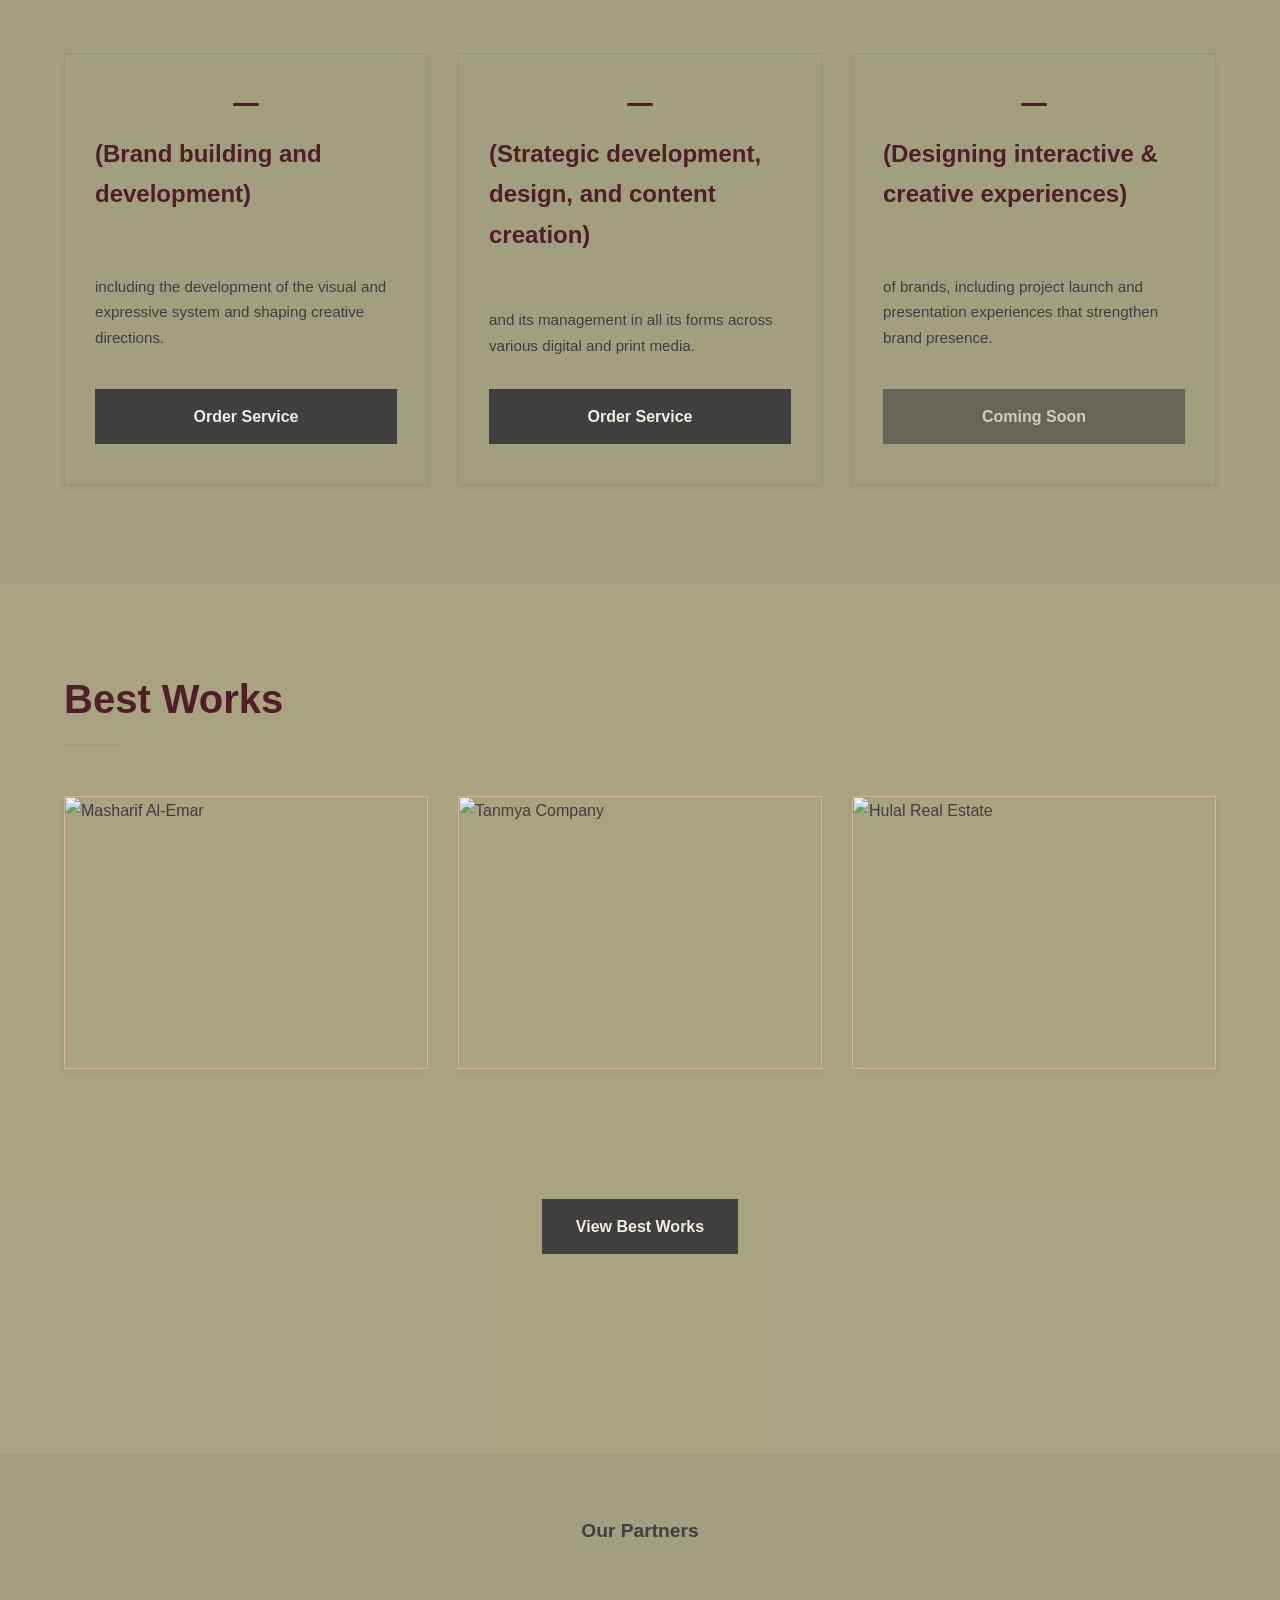
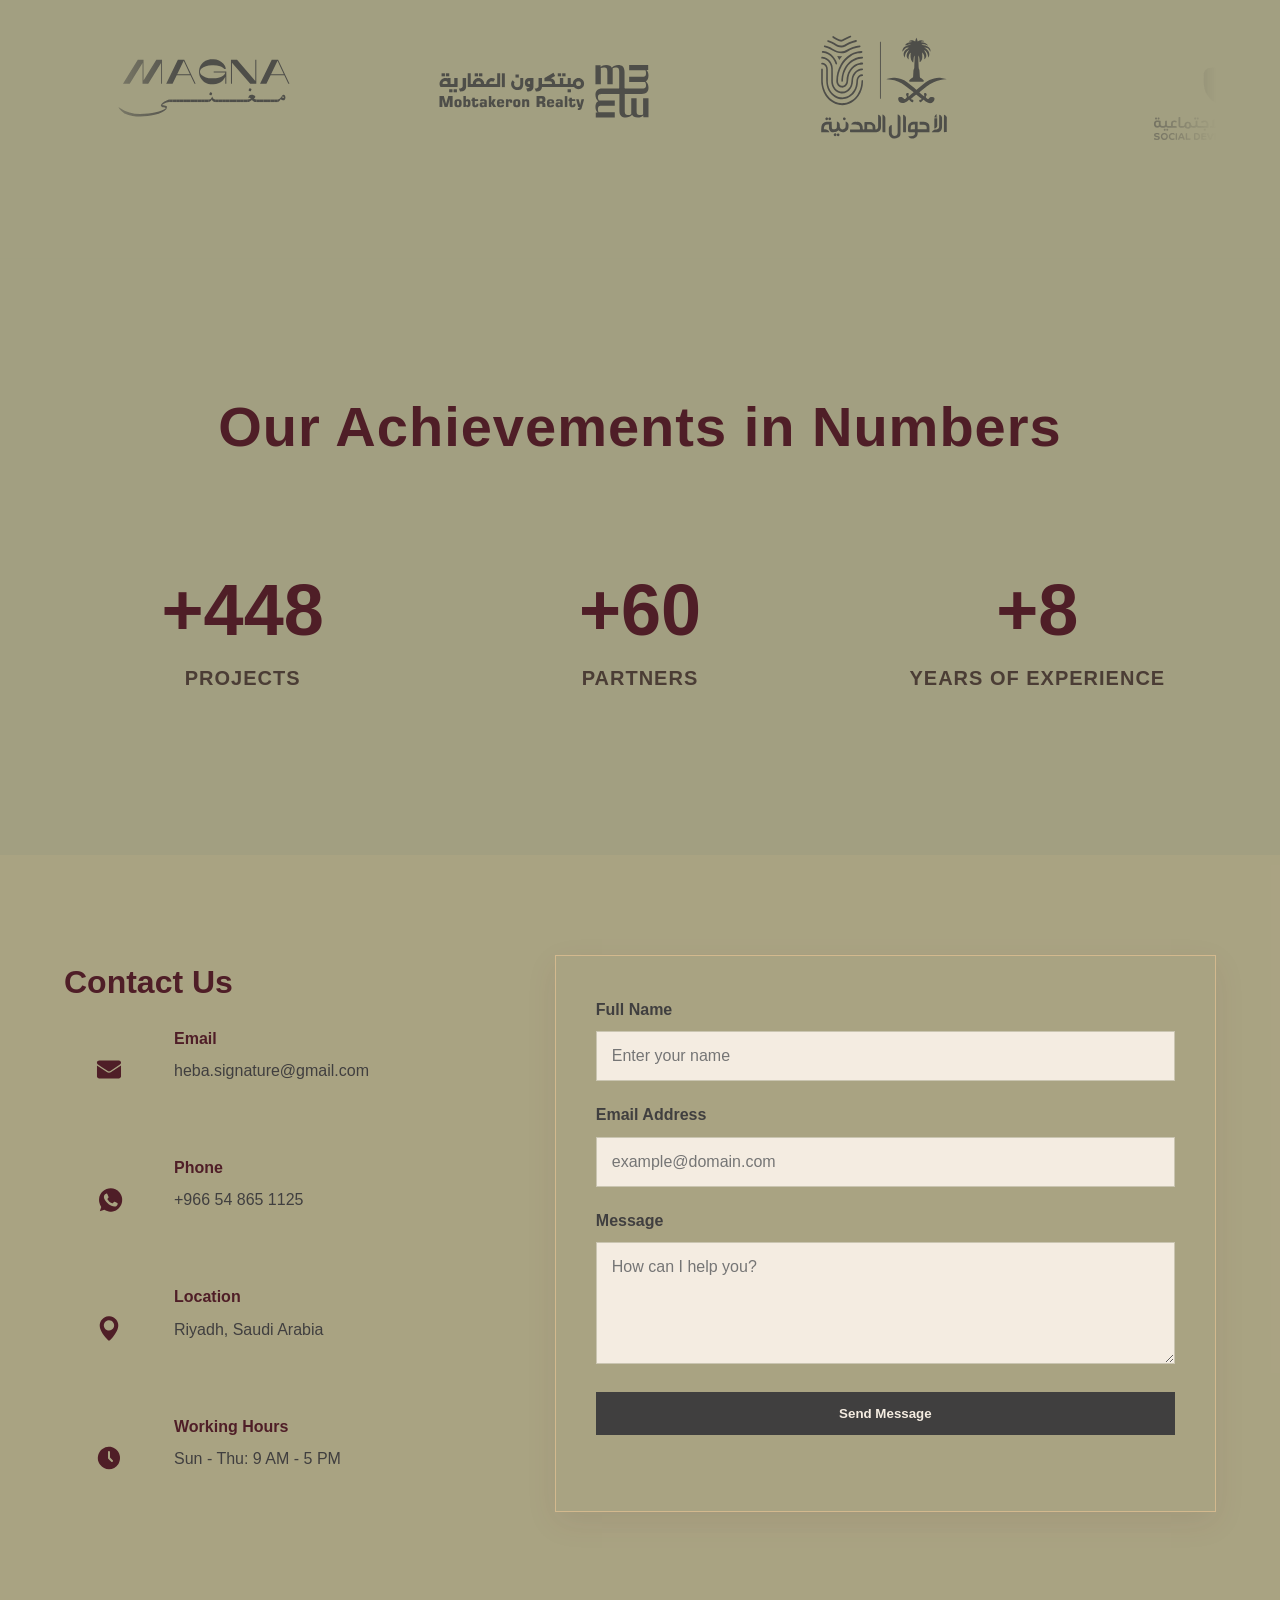
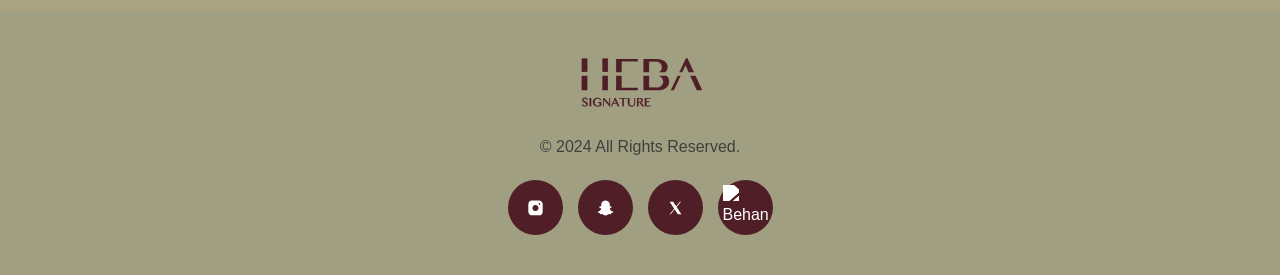
==== commit daa31acf: "Add files via upload" ====
--- a/index-en.html
+++ b/index-en.html
@@ -4,7 +4,7 @@
     <meta charset="UTF-8">
     <meta name="viewport" content="width=device-width, initial-scale=1.0">
     <meta name="description" content="Professional Personal Portfolio Website">
-    <title>Heba Signature | هبة سيجنتشر</title>
+    <title>Heba Alyahia | هبة اليحيى</title>
     
     <!-- خطوط جوجل (Cairo) -->
     <link rel="preconnect" href="https://fonts.googleapis.com">
@@ -29,6 +29,7 @@
                 <a href="#hero">Home</a>
                 <a href="#about">About Us</a>
                 <a href="#services">Services</a>
+                <a href="portfolio-en.html">Best Works</a>
                 <a href="#contact">Contact Us</a>
                 <!-- زر تبديل اللغة -->
                 <a href="index.html" class="lang-switch">العربية</a>
@@ -39,15 +40,16 @@
 
     <!-- 🔝 الصفحة الرئيسية (Hero Section) -->
     <section id="hero" class="hero section">
+        <div class="hero-bg-img"></div>
         <div class="container hero-container">
             <div class="hero-content">
-                <h1 class="title">Heba Signature</h1>
+                <h1 class="title">Heba Alyahia</h1>
                 <h2 class="subtitle">Presence, crafted to endure</h2>
                 <p class="description">
                     We build your brand through identity, content, and experience.
                 </p>
                 <div class="hero-buttons">
-                    <a href="https://www.behance.net/hebaalyahia" target="_blank" class="btn btn-primary">View Portfolio</a>
+                    <a href="portfolio-en.html" class="btn btn-primary">View Portfolio</a>
                     <a href="#contact" class="btn btn-secondary btn-contact">Contact Us</a>
                 </div>
             </div>
@@ -63,9 +65,9 @@
             </div>
             <div class="about-grid">
                 <div class="about-text">
-                    <h3>Heba Signature</h3>
+                    <h3>Heba Alyahia</h3>
                     <p>
-                        Your strategic partner in elevating brand presence for the real estate, financial, and investment sectors through integrated solutions that include brand building and development, creative direction, strategic planning, content creation and management, and interactive experience design that reflects the brands vision and creates a lasting impact.
+                        Heba Alyahia: Your strategic partner in elevating brand presence for the real estate, financial, and investment sectors through integrated solutions that include brand building and development, creative direction, strategic planning, content creation and management, and interactive experience design that reflects the brand's vision and creates a lasting impact.
                     </p>
                 </div>
             </div>
@@ -99,9 +101,9 @@
                         <img src="line.svg" alt="Service Line">
                     </div>
                     <div class="card-header">
-                        <h3><strong>(Content creation & management)</strong></h3>
-                    </div>
-                    <p class="card-desc">and strategic development, across various digital and print touchpoints.</p>
+                        <h3><strong>(Strategic development, design, and content creation)</strong></h3>
+                    </div>
+                    <p class="card-desc">and its management in all its forms across various digital and print media.</p>
                     <a href="#contact" class="btn btn-primary btn-full">Order Service</a>
                 </div>
 
@@ -114,8 +116,62 @@
                         <h3><strong>(Designing interactive & creative experiences)</strong></h3>
                     </div>
                     <p class="card-desc">of brands, including project launch and presentation experiences that strengthen brand presence.</p>
-                    <a href="#contact" class="btn btn-outline btn-full">Order Service</a>
-                </div>
+                    <a class="btn btn-outline btn-full btn-soon">Coming Soon</a>
+                </div>
+            </div>
+        </div>
+    </section>
+
+    <!-- 💼 Latest Works Section -->
+    <section class="portfolio-home section bg-alternate">
+        <div class="container">
+            <div class="section-header">
+                <h2>Best Works</h2>
+                <div class="divider"></div>
+            </div>
+            <div class="portfolio-grid">
+                <div class="portfolio-item">
+                    <a href="projects/masharif-en.html">
+                        <div class="portfolio-image">
+                            <img src="masharif cover.png" alt="Masharif Al-Emar">
+                            <div class="portfolio-overlay">
+                                <div class="overlay-content">
+                                    <h3>Masharif Al-Emar</h3>
+                                    <p>Content Creation & Marketing Materials Design</p>
+                                </div>
+                            </div>
+                        </div>
+                    </a>
+                </div>
+                <div class="portfolio-item">
+                    <a href="projects/tanmya-en.html">
+                        <div class="portfolio-image">
+                            <img src="Tanmya cover.png" alt="Tanmya Company">
+                            <div class="portfolio-overlay">
+                                <div class="overlay-content">
+                                    <h3>Tanmya Company</h3>
+                                    <p>Visual Identity & Marketing Materials</p>
+                                </div>
+                            </div>
+                        </div>
+                    </a>
+                </div>
+                <div class="portfolio-item">
+                    <a href="projects/hulal-en.html">
+                        <div class="portfolio-image">
+                            <img src="Hulal cover-04.png" alt="Hulal Real Estate">
+                            <div class="portfolio-overlay">
+                                <div class="overlay-content">
+                                    <h3>Hulal Real Estate</h3>
+                                    <p>Visual Identity & Marketing Materials</p>
+                                </div>
+                            </div>
+                        </div>
+                    </a>
+                </div>
+            </div>
+            <div class="portfolio-home view-all">
+                <a href="portfolio-en.html" class="btn btn-primary">View Best Works</a>
             </div>
         </div>
     </section>
@@ -129,33 +185,33 @@
             
             <div class="partners-slider">
                 <div class="partners-track">
-                    <!-- الشعارات (مجموعة 1) -->
                     <div class="partner-logo"><img src="Untitled-1-13.svg" alt="Partner Logo"></div>
                     <div class="partner-logo"><img src="Untitled-1-14.svg" alt="Partner Logo"></div>
                     <div class="partner-logo"><img src="Untitled-1-15.svg" alt="Partner Logo"></div>
                     <div class="partner-logo"><img src="Untitled-1-16.svg" alt="Partner Logo"></div>
                     <div class="partner-logo"><img src="Untitled-1-17.svg" alt="Partner Logo"></div>
-                    <div class="partner-logo"><img src="Untitled-1-18.svg" alt="Partner Logo"></div>
                     <div class="partner-logo"><img src="Untitled-1-19.svg" alt="Partner Logo"></div>
                     <div class="partner-logo"><img src="Untitled-1-20.svg" alt="Partner Logo"></div>
-                    <div class="partner-logo"><img src="Untitled-1-21.svg" alt="Partner Logo"></div>
                     <div class="partner-logo"><img src="Untitled-1-22.svg" alt="Partner Logo"></div>
                     <div class="partner-logo"><img src="Untitled-1-23.svg" alt="Partner Logo"></div>
                     <div class="partner-logo"><img src="Untitled-1-24.svg" alt="Partner Logo"></div>
-
-                    <!-- تكرار الشعارات للحركة المستمرة (Infinite Loop) -->
+                    <div class="partner-logo"><img src="Untitled-1-46.png" alt="Partner Logo"></div>
+                    <div class="partner-logo"><img src="Untitled-1-47.png" alt="Partner Logo"></div>
+                    <div class="partner-logo"><img src="Untitled-1-48.png" alt="Partner Logo"></div>
+                    <!-- Infinite loop repeat -->
                     <div class="partner-logo"><img src="Untitled-1-13.svg" alt="Partner Logo"></div>
                     <div class="partner-logo"><img src="Untitled-1-14.svg" alt="Partner Logo"></div>
                     <div class="partner-logo"><img src="Untitled-1-15.svg" alt="Partner Logo"></div>
                     <div class="partner-logo"><img src="Untitled-1-16.svg" alt="Partner Logo"></div>
                     <div class="partner-logo"><img src="Untitled-1-17.svg" alt="Partner Logo"></div>
-                    <div class="partner-logo"><img src="Untitled-1-18.svg" alt="Partner Logo"></div>
                     <div class="partner-logo"><img src="Untitled-1-19.svg" alt="Partner Logo"></div>
                     <div class="partner-logo"><img src="Untitled-1-20.svg" alt="Partner Logo"></div>
-                    <div class="partner-logo"><img src="Untitled-1-21.svg" alt="Partner Logo"></div>
                     <div class="partner-logo"><img src="Untitled-1-22.svg" alt="Partner Logo"></div>
                     <div class="partner-logo"><img src="Untitled-1-23.svg" alt="Partner Logo"></div>
                     <div class="partner-logo"><img src="Untitled-1-24.svg" alt="Partner Logo"></div>
+                    <div class="partner-logo"><img src="Untitled-1-46.png" alt="Partner Logo"></div>
+                    <div class="partner-logo"><img src="Untitled-1-47.png" alt="Partner Logo"></div>
+                    <div class="partner-logo"><img src="Untitled-1-48.png" alt="Partner Logo"></div>
                 </div>
             </div>
         </div>
@@ -163,15 +219,12 @@
 
     <!-- 🏆 Achievements Section -->
     <section class="achievements section">
-        <div class="achievements-bg">
-            <div class="achievements-animated-bg"></div>
-        </div>
         <div class="container achievements-content">
             <h2 class="title">Our Achievements in Numbers</h2>
             <div class="stats-grid">
                 <!-- Stat 1 -->
                 <div class="stat-item">
-                    <span class="stat-number" data-target="650">0</span>
+                    <span class="stat-number" data-target="680">0</span>
                     <p class="stat-label">Projects</p>
                 </div>
                 <!-- Stat 2 -->
@@ -181,7 +234,7 @@
                 </div>
                 <!-- Stat 3 -->
                 <div class="stat-item">
-                    <span class="stat-number" data-target="6">0</span>
+                    <span class="stat-number" data-target="8">0</span>
                     <p class="stat-label">Years of Experience</p>
                 </div>
             </div>
@@ -236,18 +289,21 @@
                 </div>
 
                 <div class="contact-form-container">
-                    <form class="contact-form" action="https://formspree.io/f/heba.signature@gmail.com" method="POST">
+                    <form class="contact-form" action="https://formsubmit.co/heba.signature@gmail.com" method="POST">
+                        <input type="hidden" name="_subject" value="New message from Heba Alyahia website">
+                        <input type="hidden" name="_captcha" value="false">
+                        <input type="hidden" name="_next" value="https://hebaalyahia.com">
                         <div class="form-group">
                             <label for="name">Full Name</label>
-                            <input type="text" id="name" placeholder="Enter your name" required>
+                            <input type="text" id="name" name="name" placeholder="Enter your name" required>
                         </div>
                         <div class="form-group">
                             <label for="email">Email Address</label>
-                            <input type="email" id="email" placeholder="example@domain.com" required>
+                            <input type="email" id="email" name="email" placeholder="example@domain.com" required>
                         </div>
                         <div class="form-group">
                             <label for="message">Message</label>
-                            <textarea id="message" rows="5" placeholder="How can I help you?" required></textarea>
+                            <textarea id="message" name="message" rows="5" placeholder="How can I help you?" required></textarea>
                         </div>
                         <button type="submit" class="btn btn-primary btn-full">Send Message</button>
                     </form>
@@ -272,6 +328,9 @@
                 </a>
                 <a href="https://x.com/heba_signature" target="_blank" aria-label="X (Twitter)">
                     <img src="social-38.svg" alt="X">
+                </a>
+                <a href="https://www.behance.net/hebaalyahia" target="_blank" aria-label="Behance">
+                    <img src="social-49.svg" alt="Behance">
                 </a>
             </div>
         </div>
--- a/style.css
+++ b/style.css
@@ -162,6 +162,7 @@
     text-align: center;
     border: 2px solid transparent;
     transition: var(--transition);
+    font-family: inherit;
 }
 
 .btn-primary, .btn-secondary, .btn-outline {
@@ -225,6 +226,12 @@
 .logo-img {
     height: 60px; 
     object-fit: contain;
+    transition: var(--transition);
+}
+
+.navbar .logo-img {
+    height: 160px;
+    width: 240px;
 }
 
 .nav-links {
@@ -277,6 +284,30 @@
     display: flex;
     align-items: center;
     padding-top: 80px;
+    position: relative;
+    overflow: hidden;
+}
+
+.hero-bg-img {
+    position: absolute;
+    inset: 0;
+    z-index: 0;
+    background-image: url("Gemini_Generated_Image_cj0d9ycj0d9ycj0d.png");
+    background-size: cover;
+    background-position: center;
+    animation: aboutFloat 30s ease-in-out infinite;
+}
+
+.hero-bg-img::after {
+    content: '';
+    position: absolute;
+    inset: 0;
+    background: rgba(162, 159, 129, 0.90);
+}
+
+.hero .container {
+    position: relative;
+    z-index: 1;
 }
 
 .hero-content {
@@ -311,6 +342,12 @@
 /* =========================================
    About Section
 ========================================= */
+@keyframes aboutFloat {
+    0%, 100% { transform: scale(1) translate(0, 0); }
+    33%       { transform: scale(1.04) translate(-0.8%, -0.5%); }
+    66%       { transform: scale(1.03) translate(0.5%, 0.8%); }
+}
+
 .about-grid {
     display: grid;
     grid-template-columns: 1fr;
@@ -643,12 +680,12 @@
 
 @keyframes scrollLogos {
     0% { transform: translateX(0); }
-    100% { transform: translateX(1470px); } 
+    100% { transform: translateX(4080px); } 
 }
 
 @keyframes scrollLogosEn {
     0% { transform: translateX(0); }
-    100% { transform: translateX(-1470px); } 
+    100% { transform: translateX(-4080px); } 
 }
 
 /* =========================================
@@ -746,56 +783,17 @@
     position: relative;
     padding: 120px 0;
     overflow: hidden;
-    color: var(--color-white);
+    color: var(--color-maroon);
     text-align: center;
+    background-color: transparent;
 }
 
 .achievements-bg {
-    position: absolute;
-    top: 0;
-    left: 0;
-    width: 100%;
-    height: 100%;
-    background-color: #4f1e27;
-    z-index: -1;
-    overflow: hidden;
+    display: none;
 }
 
 .achievements-animated-bg {
-    position: absolute;
-    inset: 0;
-    background: linear-gradient(
-        120deg,
-        #4f1e27 0%,
-        #35131a 40%,
-        #652632 60%,
-        #4f1e27 100%
-    );
-    background-size: 300% 300%;
-    animation: smoothWave 12s ease-in-out infinite;
-}
-
-.achievements-animated-bg::after {
-    content: '';
-    position: absolute;
-    width: 200%;
-    height: 200%;
-    top: -50%;
-    left: -50%;
-    background: radial-gradient(ellipse at 30% 40%, rgba(255, 255, 255, 0.06) 0%, transparent 50%),
-                radial-gradient(ellipse at 70% 60%, rgba(0, 0, 0, 0.4) 0%, transparent 50%);
-    animation: gentleRotate 20s ease-in-out infinite alternate;
-}
-
-@keyframes smoothWave {
-    0% { background-position: 0% 50%; }
-    50% { background-position: 100% 50%; }
-    100% { background-position: 0% 50%; }
-}
-
-@keyframes gentleRotate {
-    0% { transform: rotate(-5deg) scale(1); }
-    100% { transform: rotate(5deg) scale(1.1); }
+    display: none;
 }
 
 .achievements-content {
@@ -804,11 +802,10 @@
 }
 
 .achievements h2 {
-    color: var(--color-white);
+    color: var(--color-maroon);
     font-size: 3.5rem;
     margin-bottom: 60px;
     font-weight: 700;
-    text-shadow: 0 10px 30px rgba(0, 0, 0, 0.5);
     letter-spacing: 1px;
 }
 
@@ -821,6 +818,7 @@
 .stat-item {
     padding: 40px 20px;
     transition: var(--transition);
+    position: relative;
 }
 
 .stat-item:hover {
@@ -831,15 +829,15 @@
     display: block;
     font-size: 4.5rem;
     font-weight: 800;
-    color: var(--color-gold-light);
+    color: var(--color-maroon);
     margin-bottom: 15px;
     line-height: 1;
-    text-shadow: 0 5px 15px rgba(0, 0, 0, 0.3);
 }
 
 .stat-label {
     font-size: 1.25rem;
     font-weight: 600;
+    color: var(--color-brown);
     letter-spacing: 1px;
     text-transform: uppercase;
 }
@@ -953,4 +951,248 @@
     .portfolio-grid {
         grid-template-columns: 1fr;
     }
-}
+    
+    .navbar .logo-img {
+        height: 85px;
+        width: 130px;
+    }
+}
+
+@media (max-width: 768px) {
+    .navbar .logo-img {
+        height: 100px;
+        width: 150px;
+    }
+}
+
+/* =========================================
+   Project Details Page & Portfolio Index
+========================================= */
+.project-hero {
+    position: relative;
+    height: 60vh;
+    min-height: 400px;
+    background-size: cover;
+    background-position: center;
+    display: flex;
+    align-items: flex-end;
+    justify-content: center;
+    padding-bottom: 60px;
+    text-align: center;
+    color: var(--color-white);
+}
+
+.project-hero::before {
+    content: '';
+    position: absolute;
+    top: 0;
+    left: 0;
+    width: 100%;
+    height: 100%;
+    background: linear-gradient(to top, rgba(79, 30, 39, 0.95) 0%, rgba(79, 30, 39, 0.4) 60%, rgba(0, 0, 0, 0.2) 100%);
+    z-index: 1;
+}
+
+.project-hero-content {
+    position: relative;
+    z-index: 2;
+    max-width: 900px;
+    padding: 0 24px;
+}
+
+.project-hero h1 {
+    color: var(--color-white);
+    font-size: 3rem;
+    margin-bottom: 15px;
+    text-shadow: 0 4px 10px rgba(0, 0, 0, 0.3);
+}
+
+.project-details-sec {
+    padding: 80px 0;
+}
+
+.project-info-container {
+    display: grid;
+    grid-template-columns: 1fr;
+    gap: 50px;
+}
+
+.project-scope {
+    background: rgba(244, 236, 225, 0.6);
+    border: 1px solid rgba(79, 30, 39, 0.1);
+    padding: 40px;
+    border-radius: var(--radius-md);
+    box-shadow: var(--shadow-sm);
+}
+
+.project-scope h2 {
+    font-size: 2.2rem;
+    margin-bottom: 30px;
+    position: relative;
+    padding-bottom: 10px;
+    border-bottom: 2px solid var(--color-accent);
+    display: inline-block;
+}
+
+.scope-item {
+    margin-bottom: 30px;
+}
+
+.scope-item:last-child {
+    margin-bottom: 0;
+}
+
+.scope-item h3 {
+    font-size: 1.4rem;
+    margin-bottom: 10px;
+    color: var(--color-maroon);
+}
+
+.scope-item p {
+    font-size: 1.1rem;
+    color: var(--color-dark-gray);
+    line-height: 1.8;
+}
+
+.scope-item .impact-badge {
+    display: inline-block;
+    background-color: var(--color-maroon);
+    color: var(--color-white);
+    padding: 2px 10px;
+    font-size: 0.85rem;
+    font-weight: 700;
+    margin-bottom: 8px;
+}
+
+.project-gallery {
+    margin-top: 60px;
+}
+
+.project-gallery h2 {
+    font-size: 2.1rem;
+    margin-bottom: 30px;
+    text-align: center;
+    color: var(--color-maroon);
+}
+
+.gallery-grid {
+    display: grid;
+    grid-template-columns: repeat(auto-fit, minmax(300px, 1fr));
+    gap: 30px;
+}
+
+.gallery-item {
+    border-radius: var(--radius-md);
+    overflow: hidden;
+    box-shadow: var(--shadow-md);
+    border: 1px solid rgba(162, 159, 129, 0.2);
+    cursor: pointer;
+    transition: var(--transition);
+    position: relative;
+}
+
+.gallery-item:hover {
+    transform: scale(1.03);
+    box-shadow: var(--shadow-hover);
+}
+
+.gallery-item img {
+    width: 100%;
+    height: auto;
+    object-fit: cover;
+}
+
+.btn-back {
+    margin-bottom: 40px;
+    display: inline-flex;
+    align-items: center;
+    gap: 10px;
+    font-weight: 600;
+    color: var(--color-maroon);
+    border: 1px solid var(--color-maroon);
+    padding: 10px 20px;
+    background: transparent;
+}
+
+.btn-back:hover {
+    background-color: var(--color-maroon);
+    color: var(--color-white);
+    transform: translateY(-2px);
+}
+
+/* Active nav link */
+.nav-links a.active {
+    color: var(--color-maroon) !important;
+    font-weight: 700;
+    border-bottom: 2px solid var(--color-maroon);
+    padding-bottom: 2px;
+}
+
+/* Coming Soon button */
+.btn-soon {
+    opacity: 0.6;
+    cursor: default;
+    pointer-events: none;
+}
+
+/* Lightbox */
+.lightbox-overlay {
+    display: none;
+    position: fixed;
+    top: 0;
+    left: 0;
+    width: 100%;
+    height: 100%;
+    background: rgba(0, 0, 0, 0.9);
+    z-index: 9999;
+    justify-content: center;
+    align-items: center;
+}
+
+.lightbox-overlay.active {
+    display: flex;
+}
+
+.lightbox-overlay img {
+    max-width: 90vw;
+    max-height: 90vh;
+    object-fit: contain;
+    box-shadow: 0 0 40px rgba(0,0,0,0.5);
+}
+
+.lightbox-close {
+    position: absolute;
+    top: 20px;
+    left: 30px;
+    font-size: 2.5rem;
+    color: #fff;
+    cursor: pointer;
+    line-height: 1;
+    z-index: 10000;
+    background: none;
+    border: none;
+    font-weight: 300;
+}
+
+html[lang="ar"] .lightbox-close {
+    right: 30px;
+    left: auto;
+}
+
+/* Portfolio section on homepage */
+.portfolio-home {
+    padding: 80px 0 100px;
+}
+
+.portfolio-home .section-header {
+    margin-bottom: 50px;
+}
+
+.portfolio-home .portfolio-grid {
+    grid-template-columns: repeat(auto-fill, minmax(320px, 1fr));
+}
+
+.portfolio-home .view-all {
+    text-align: center;
+    margin-top: 50px;
+}
